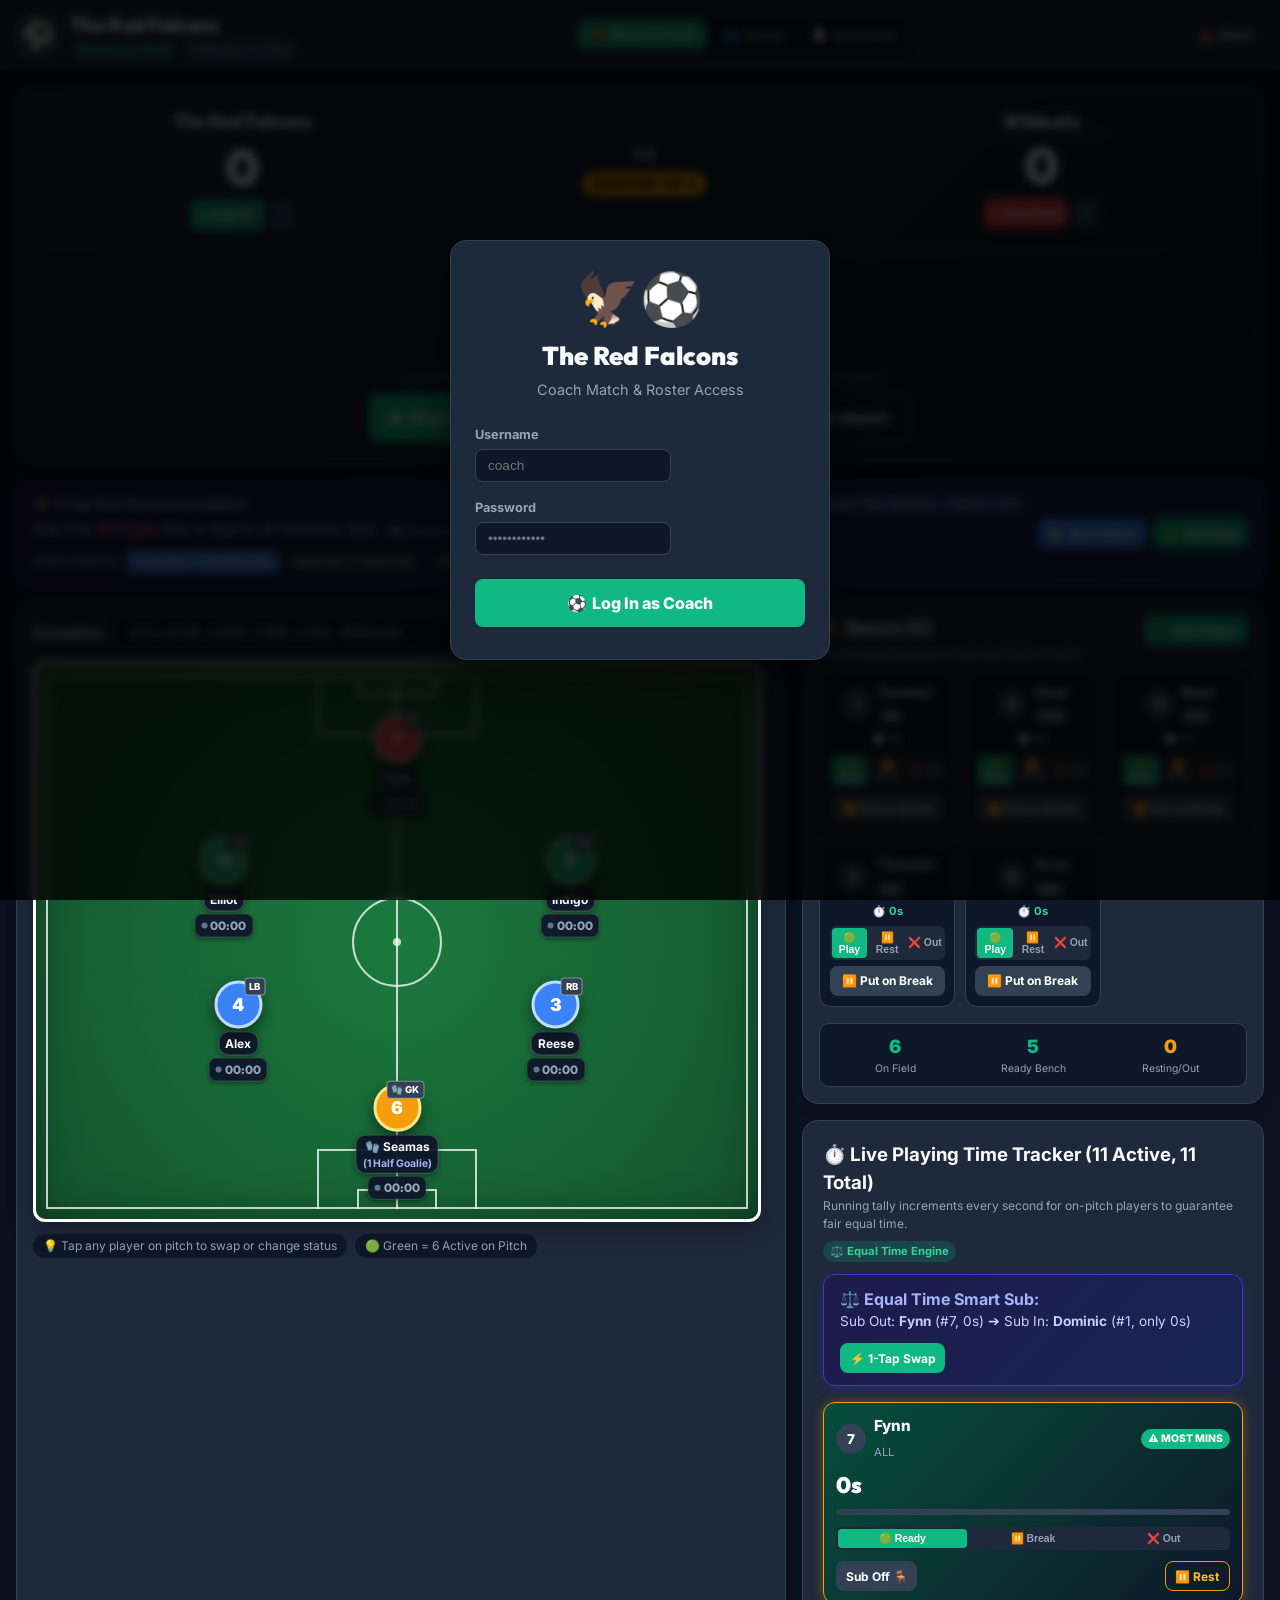
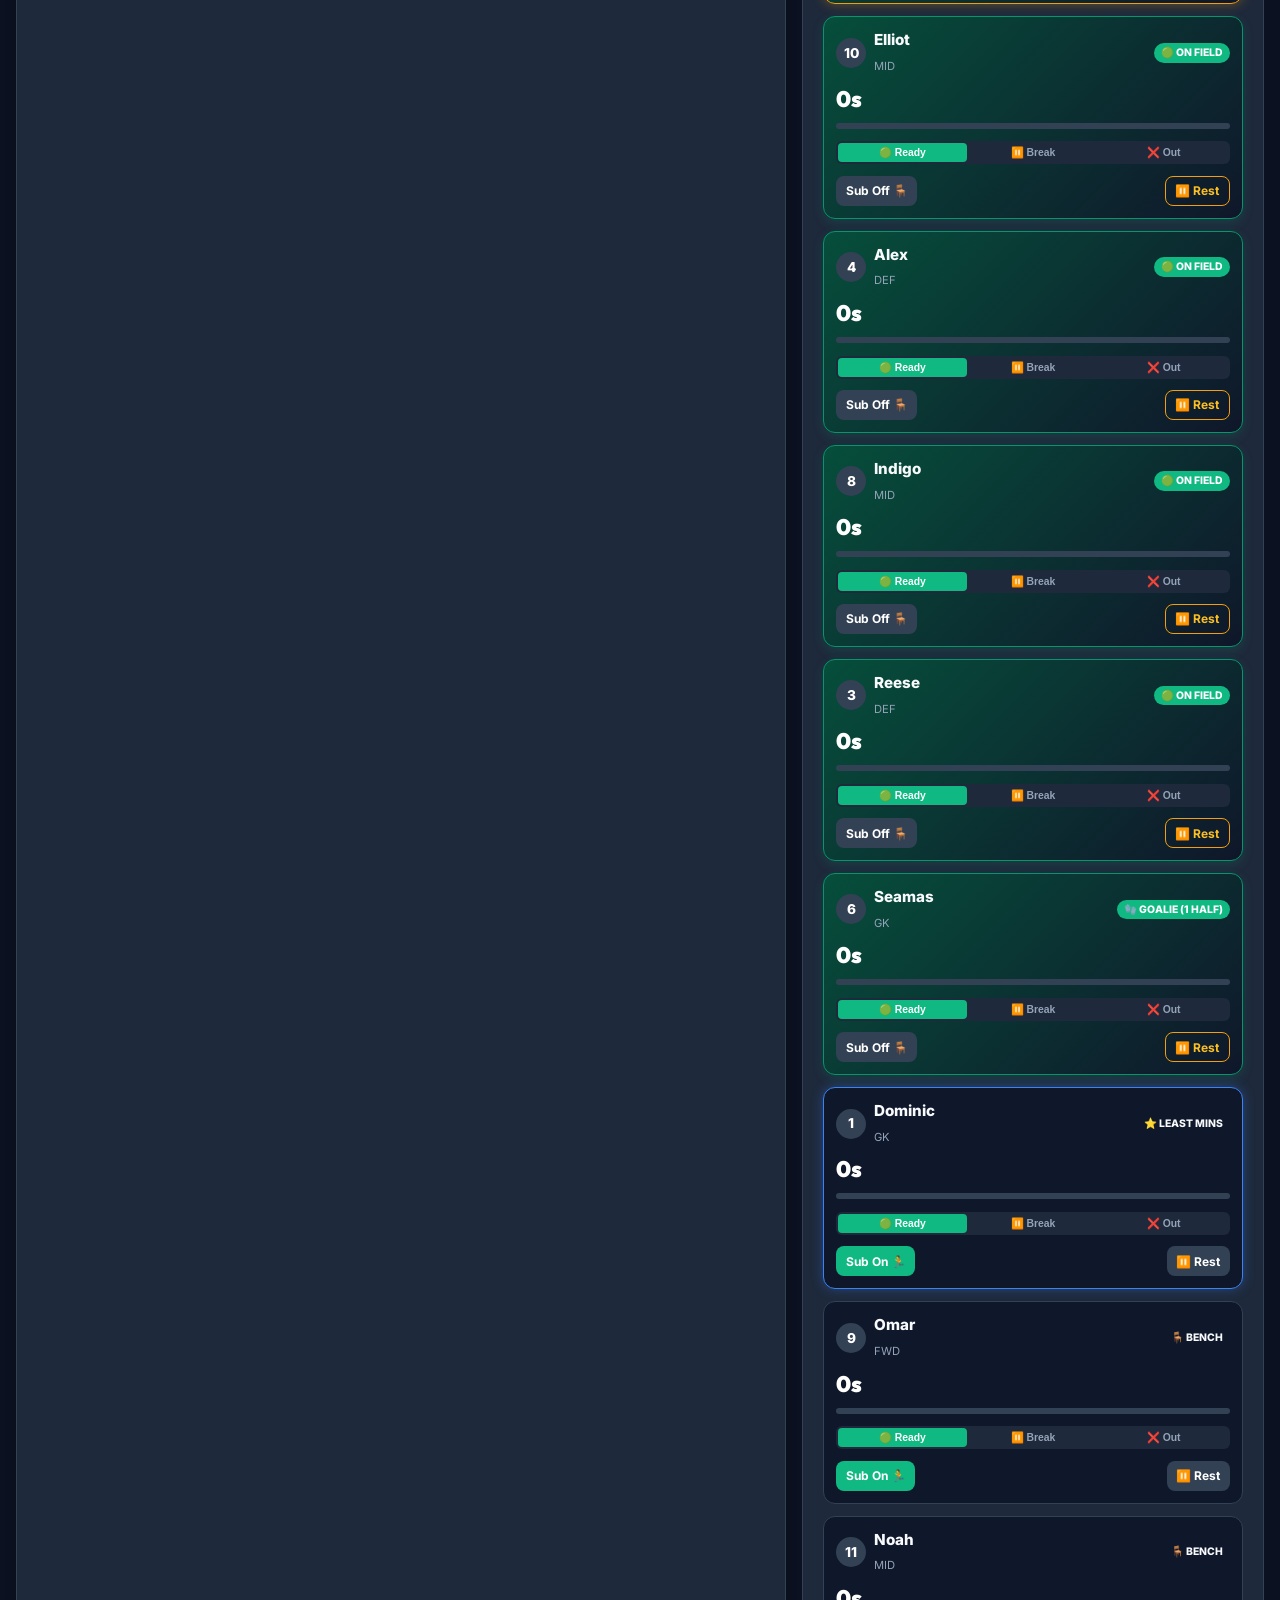
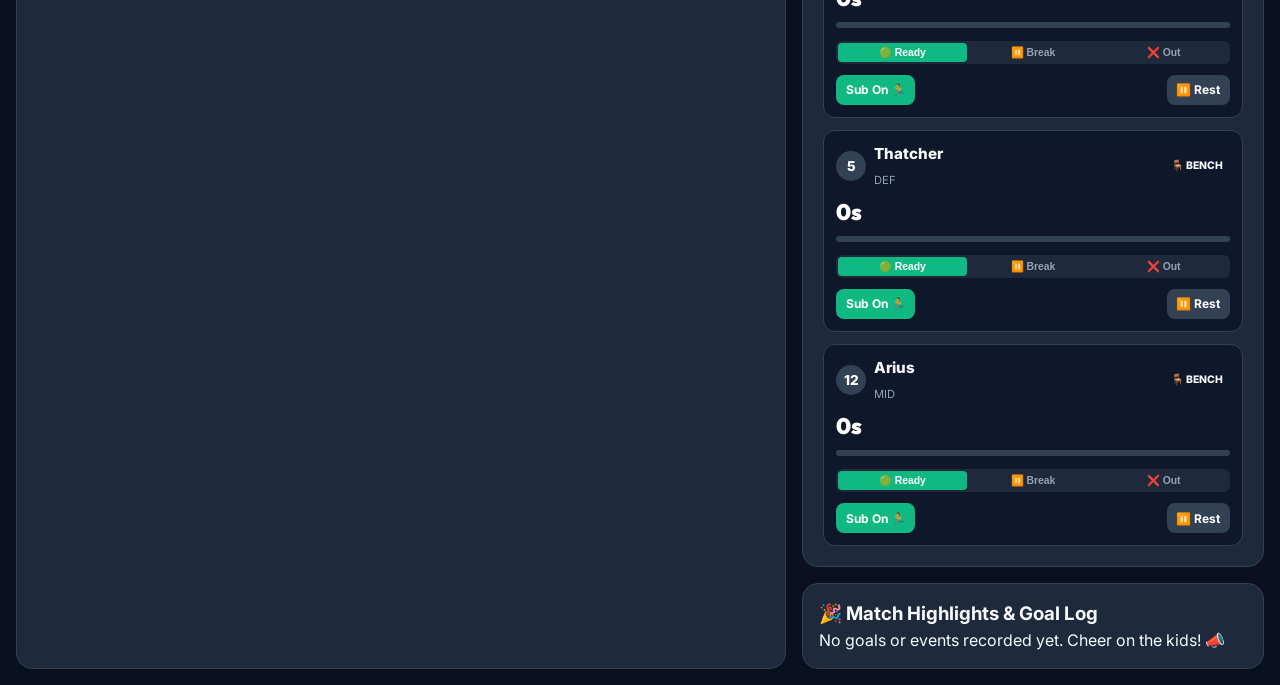
==== index.html @ 32db6d58 "The Red Falcons youth soccer coaching web application" ====
<!DOCTYPE html>
<html lang="en">
<head>
  <meta charset="UTF-8">
  <meta name="viewport" content="width=device-width, initial-scale=1.0, maximum-scale=1.0, user-scalable=no">
  <title>Youth Soccer Coach - Equal Playing Time & Match Planner (6v6)</title>
  <link rel="preconnect" href="https://fonts.googleapis.com">
  <link rel="preconnect" href="https://fonts.gstatic.com" crossorigin>
  <link href="https://fonts.googleapis.com/css2?family=Inter:wght@400;500;600;700;800;900&family=Outfit:wght@600;700;800;900&display=swap" rel="stylesheet">
  <link rel="stylesheet" href="style.css">
</head>
<body>
  <div id="app" class="app-container">
    
    <!-- Top Navigation / Header -->
    <header class="app-header">
      <div class="header-left">
        <div class="team-badge" id="teamBadgeIcon">⚽</div>
        <div>
          <h1 class="team-title" id="displayTeamName">The Red Falcons</h1>
          <div class="team-subtitle">
            <span class="age-tag">U8 Soccer (6v6)</span>
            <span class="roster-count-badge" id="rosterCountBadge">10 Players</span>
          </div>
        </div>
      </div>

      <nav class="nav-tabs">
        <button class="tab-btn active" data-tab="fieldTab">
          <span class="tab-icon">🏟️</span>
          <span>Match & Field</span>
        </button>
        <button class="tab-btn" data-tab="rosterTab">
          <span class="tab-icon">👥</span>
          <span>Squad</span>
        </button>
        <button class="tab-btn" data-tab="toolsTab">
          <span class="tab-icon">📋</span>
          <span>Game Day</span>
        </button>
      </nav>

      <div class="header-right">
        <button class="btn btn-outline btn-sm" id="btnLogout" title="Log Out" style="display: none;">
          <span>🔒</span> Log Out
        </button>
        <button class="btn btn-outline btn-sm" id="btnShareLineup" title="Copy Lineup to Clipboard">
          <span>📤</span> Share
        </button>
      </div>
    </header>

    <!-- Mobile Quick Status Bar (Sticky on Mobile) -->
    <div class="mobile-quick-bar">
      <div class="quick-timer-box">
        <span class="m-period" id="mobilePeriodDisplay">Q1</span>
        <span class="m-time" id="mobileTimeDisplay">00:00</span>
      </div>
      <div class="quick-score-box">
        <span id="mobileScoreDisplay">0 - 0</span>
      </div>
      <div class="quick-action-box">
        <button class="btn btn-sm btn-success" id="mobileTimerToggle">▶ Start</button>
        <button class="btn btn-sm btn-primary" id="mobileQuickSubBtn">⚡ Sub</button>
      </div>
    </div>

    <!-- Main Content Area -->
    <main class="main-content">
      
      <!-- TAB 1: LIVE MATCH, FIELD LINEUP & REAL-TIME SUBS -->
      <section id="fieldTab" class="tab-pane active">
        
        <!-- Live Scoreboard & Timer Box -->
        <div class="scoreboard-card" style="margin-bottom: 1rem;">
          <!-- Teams & Score -->
          <div class="score-display-row">
            <div class="team-score-side home-side">
              <span class="team-label" id="scoreHomeName">Red Falcons</span>
              <span class="score-number" id="homeScoreDisplay">0</span>
              <div class="score-btns">
                <button class="btn btn-sm btn-success" id="btnGoalHome">+ Goal ⚽</button>
                <button class="btn btn-sm btn-subtle" id="btnGoalHomeMinus">-</button>
              </div>
            </div>

            <div class="vs-divider">
              <span class="vs-text">VS</span>
              <div class="match-period-badge" id="currentPeriodDisplay">QUARTER 1</div>
            </div>

            <div class="team-score-side away-side">
              <input type="text" class="opponent-input" id="opponentNameInput" value="Wildcats" placeholder="Opponent">
              <span class="score-number" id="awayScoreDisplay">0</span>
              <div class="score-btns">
                <button class="btn btn-sm btn-danger" id="btnGoalAway">+ Opp Goal</button>
                <button class="btn btn-sm btn-subtle" id="btnGoalAwayMinus">-</button>
              </div>
            </div>
          </div>

          <!-- Big Match Timer -->
          <div class="timer-section">
            <div class="timer-clock" id="timerClockDisplay">00:00</div>
            <div class="timer-progress-bar">
              <div class="timer-progress-fill" id="timerProgressFill"></div>
            </div>
            <div class="timer-controls">
              <button class="btn btn-lg btn-success" id="btnTimerToggle">▶ Start Match Timer</button>
              <button class="btn btn-lg btn-secondary" id="btnNextQuarter">Next Quarter ⏩</button>
              <button class="btn btn-lg btn-outline" id="btnTimerReset">↺ Reset Match</button>
            </div>
          </div>
        </div>

        <!-- Live Sub Recommendation Alert Banner -->
        <div id="fieldSmartSubBanner" class="smart-sub-banner-field"></div>

        <div class="field-tab-grid">
          
          <!-- Left Column: Soccer Pitch -->
          <div class="pitch-container-card">
            <div class="pitch-header">
              <div class="formation-selector-group">
                <label for="formationSelect"><strong>Formation:</strong></label>
                <select id="formationSelect" class="form-select">
                  <option value="2-2-1">2-2-1 (1 GK, 2 DEF, 2 MID, 1 ST) - Balanced</option>
                  <option value="1-3-1">1-3-1 (1 GK, 1 DEF, 3 MID, 1 ST) - Midfield</option>
                  <option value="2-1-2">2-1-2 (1 GK, 2 DEF, 1 MID, 2 ST) - Attack</option>
                  <option value="1-2-1-1">1-2-1-1 (1 GK, 1 DEF, 2 MID, 1 CAM, 1 ST) - Diamond</option>
                </select>
              </div>

              <div class="active-quarter-pill">
                <span>View: </span>
                <select id="fieldQuarterSelect" class="form-select-sm">
                  <option value="start">Starting 6 Lineup</option>
                  <option value="1">Quarter 1</option>
                  <option value="2">Quarter 2</option>
                  <option value="3">Quarter 3</option>
                  <option value="4">Quarter 4</option>
                </select>
              </div>
            </div>

            <!-- Authentic SVG Soccer Pitch -->
            <div class="soccer-field" id="soccerField">
              <!-- Field Markings -->
              <div class="field-grass-lines"></div>
              <div class="field-outer-border"></div>
              <div class="field-center-circle"></div>
              <div class="field-center-line"></div>
              <div class="field-center-spot"></div>
              <div class="field-penalty-box top-box"></div>
              <div class="field-goal-box top-goal"></div>
              <div class="field-penalty-box bottom-box"></div>
              <div class="field-goal-box bottom-goal"></div>

              <!-- Interactive Player Slots -->
              <div id="fieldPositionsContainer" class="field-positions-overlay"></div>
            </div>

            <div class="field-footer-hints">
              <span class="hint-pill">💡 Tap any player on pitch to swap or change status</span>
              <span class="hint-pill">🟢 Green = 6 Active on Pitch</span>
            </div>
          </div>

          <!-- Right Column: Bench, Leaderboard & Highlights -->
          <div class="bench-column" style="display: flex; flex-direction: column; gap: 1rem;">
            
            <!-- Bench & Substitutes -->
            <div class="bench-sidebar-card">
              <div class="bench-header">
                <div>
                  <h3>🪑 Bench (<span id="benchCount">4</span>)</h3>
                  <p class="bench-subtext">Tap any bench player to sub into field in 1 click.</p>
                </div>
                <button class="btn btn-sm btn-primary" id="btnBenchAddPlayer">➕ Add Player</button>
              </div>

              <div id="benchPlayersList" class="bench-players-grid">
                <!-- Bench player cards rendered by JS -->
              </div>

              <!-- Quick Squad Summary -->
              <div class="squad-quick-stats">
                <div class="stat-box">
                  <span class="stat-num" id="statActiveField">6</span>
                  <span class="stat-label">On Field</span>
                </div>
                <div class="stat-box">
                  <span class="stat-num" id="statBenchCount">4</span>
                  <span class="stat-label">Ready Bench</span>
                </div>
                <div class="stat-box">
                  <span class="stat-num" id="statRestingCount" style="color: #f59e0b;">0</span>
                  <span class="stat-label">Resting/Out</span>
                </div>
              </div>
            </div>

            <!-- Live Playing Time Leaderboard & Smart Subs -->
            <div class="live-minutes-tally-card" id="liveMinutesTallyCard">
              <!-- Rendered dynamically by app.js -->
            </div>

            <!-- Goal & Event Log -->
            <div class="match-log-card">
              <h3>🎉 Match Highlights & Goal Log</h3>
              <div class="match-events-list" id="matchEventsList">
                <div class="empty-event-msg">No goals or events recorded yet. Cheer on the kids! 📣</div>
              </div>
            </div>

          </div>

        </div>
      </section>

      <!-- TAB 2: SQUAD ROSTER MANAGEMENT -->
      <section id="rosterTab" class="tab-pane">
        <div class="roster-container">
          
          <div class="section-banner">
            <div>
              <h2>👥 Squad Roster & Availability</h2>
              <p>Quickly mark kids as <strong>Ready to Play</strong>, <strong>Resting / Doesn't want to play right now</strong>, or <strong>Out / Absent</strong>.</p>
            </div>
            <div class="banner-actions">
              <button class="btn btn-primary" id="btnOpenAddPlayerModal">
                <span>➕</span> Add Player
              </button>
            </div>
          </div>

          <!-- Quick Inline Add Player Strip -->
          <div class="quick-add-player-card">
            <form id="quickAddPlayerForm" class="quick-add-form">
              <div class="quick-add-input-group">
                <span class="quick-add-icon">⚽</span>
                <input type="text" id="quickPlayerName" class="form-input quick-input-name" placeholder="Quick add player name (e.g. Leo)" required>
              </div>
              <input type="number" id="quickPlayerNumber" class="form-input quick-input-num" placeholder="#" min="1" max="99" style="width: 70px;">
              <select id="quickPlayerPos" class="form-select quick-input-pos">
                <option value="FWD">Forward</option>
                <option value="MID" selected>Midfield</option>
                <option value="DEF">Defense</option>
                <option value="GK">Goalie</option>
                <option value="ALL">Any Pos</option>
              </select>
              <button type="submit" class="btn btn-primary quick-add-btn">
                <span>➕</span> Add to Team
              </button>
            </form>
          </div>

          <!-- Team Settings Strip -->
          <div class="team-settings-card">
            <div class="team-setting-item">
              <label>Team Name:</label>
              <input type="text" id="settingTeamName" class="form-input" value="The Red Falcons">
            </div>
            <div class="team-setting-item">
              <label>Snack Duty Family:</label>
              <input type="text" id="settingSnackDuty" class="form-input" value="Selbie Family">
            </div>
            <div class="team-setting-item">
              <label>Match Quarter Length (Mins):</label>
              <input type="number" id="settingQuarterMins" class="form-input" value="10" min="5" max="25">
            </div>
            <div class="team-setting-item">
              <button class="btn btn-secondary" id="btnSaveTeamSettings">Save Settings</button>
            </div>
          </div>

          <!-- Player Cards Grid -->
          <div class="squad-cards-grid" id="squadCardsGrid"></div>

        </div>
      </section>

      <!-- TAB 5: GAME DAY TOOLS & COACH CHEAT-SHEET -->
      <section id="toolsTab" class="tab-pane">
        <div class="tools-container">
          
          <div class="tools-grid">
            
            <!-- Card 1: 7-Year-Old (U8) Coaching Rules & Tips -->
            <div class="tool-card">
              <div class="tool-card-header">
                <h3>👶 7-Year-Old (U8) Soccer Coaching Philosophy</h3>
              </div>
              <div class="tool-card-body">
                <ul class="coaching-tips-list">
                  <li><strong>1. Equal Playing Time for All:</strong> Every child who wants to play gets equal time. If a child wants a break, pause them without pressure.</li>
                  <li><strong>2. "Spread Out!" (Avoid the Beehive):</strong> 7-year-olds swarm the ball. Remind wingers to stay wide and defenders to protect the goal.</li>
                  <li><strong>3. Try Every Position:</strong> Rotate kids between Goalie, Defense, Midfield, and Striker over the season.</li>
                  <li><strong>4. Positive Reinforcement Only:</strong> Celebrate great passes, hustle, sportsmanship, and trying hard.</li>
                  <li><strong>5. Quick Whistle Rules:</strong>
                    <ul>
                      <li>No hands (except Goalie in the box).</li>
                      <li>Kick-ins or throw-ins depending on local league rules.</li>
                      <li>No slide tackles at this age.</li>
                      <li>Substitutions happen at quarter breaks or when ball is out of bounds.</li>
                    </ul>
                  </li>
                </ul>
              </div>
            </div>

            <!-- Card 2: Game Day Checklist -->
            <div class="tool-card">
              <div class="tool-card-header">
                <h3>📋 Game Day Checklist</h3>
              </div>
              <div class="tool-card-body checklist-body">
                <label class="check-item"><input type="checkbox" checked> Size 3 Soccer Balls (Inflated)</label>
                <label class="check-item"><input type="checkbox" checked> Cones for Warm-Up Drills</label>
                <label class="check-item"><input type="checkbox" checked> Team Pinnies / Scrimmage Vests</label>
                <label class="check-item"><input type="checkbox" checked> Goalie Gloves & Goalie Jersey</label>
                <label class="check-item"><input type="checkbox" checked> First Aid Kit & Ice Packs</label>
                <label class="check-item"><input type="checkbox"> Water Bottles for all kids</label>
                <label class="check-item"><input type="checkbox"> Half-Time Fruit / Snacks (<span id="snackDutyDisplay">Selbie Family</span>)</label>
                <label class="check-item"><input type="checkbox"> Team Captain Band (<span id="captainDisplay">Assigned per game</span>)</label>
              </div>
            </div>

            <!-- Card 3: Lineup Formatter / Exporter -->
            <div class="tool-card">
              <div class="tool-card-header">
                <h3>📱 Export & Parent WhatsApp / SMS Message</h3>
              </div>
              <div class="tool-card-body">
                <textarea id="exportLineupText" class="export-textarea" rows="8" readonly></textarea>
                <div class="export-btn-bar">
                  <button class="btn btn-primary" id="btnCopyExport">📋 Copy Message to Clipboard</button>
                  <button class="btn btn-secondary" id="btnRefreshExport">🔄 Refresh Summary</button>
                </div>
              </div>
            </div>

          </div>

        </div>
      </section>

    </main>

    <!-- MODAL: ADD / EDIT PLAYER -->
    <div id="playerModal" class="modal-backdrop">
      <div class="modal-card">
        <div class="modal-header">
          <h3 id="modalTitle">Add Player to Squad</h3>
          <button class="modal-close-btn" id="btnClosePlayerModal">&times;</button>
        </div>
        <form id="playerForm">
          <input type="hidden" id="formPlayerId" value="">
          <div class="form-group">
            <label for="formPlayerName">Player Name *</label>
            <input type="text" id="formPlayerName" class="form-input" required placeholder="e.g., Fynn">
          </div>
          <div class="form-row">
            <div class="form-group">
              <label for="formPlayerNumber">Jersey Number</label>
              <input type="number" id="formPlayerNumber" class="form-input" min="1" max="99" value="7">
            </div>
            <div class="form-group">
              <label for="formPlayerPos">Preferred Position</label>
              <select id="formPlayerPos" class="form-select">
                <option value="FWD">Forward / Striker</option>
                <option value="MID">Midfielder</option>
                <option value="DEF">Defender</option>
                <option value="GK">Goalie (GK)</option>
                <option value="ALL">Any Position</option>
              </select>
            </div>
          </div>
          <div class="form-group">
            <label for="formPlayerNotes">Coach's Notes</label>
            <input type="text" id="formPlayerNotes" class="form-input" placeholder="e.g. Fast runner, loves goalie">
          </div>
          <div class="form-group">
            <label>Playing Status</label>
            <div class="status-radio-group">
              <label class="status-radio-btn ready">
                <input type="radio" name="formPlayerStatus" value="ready" checked>
                <span>🟢 Ready to Play</span>
              </label>
              <label class="status-radio-btn rest">
                <input type="radio" name="formPlayerStatus" value="rest">
                <span>⏸️ Taking a Break / Rest</span>
              </label>
              <label class="status-radio-btn out">
                <input type="radio" name="formPlayerStatus" value="out">
                <span>❌ Out / Absent</span>
              </label>
            </div>
          </div>
          <div class="modal-footer">
            <button type="button" class="btn btn-outline" id="btnCancelPlayerModal">Cancel</button>
            <button type="submit" class="btn btn-primary">Save Player</button>
          </div>
        </form>
      </div>
    </div>

    <!-- MODAL: SWAP PLAYER SELECTION -->
    <div id="swapModal" class="modal-backdrop">
      <div class="modal-card">
        <div class="modal-header">
          <h3 id="swapModalTitle">Swap Position</h3>
          <button class="modal-close-btn" id="btnCloseSwapModal">&times;</button>
        </div>
        <div class="modal-body">
          <p id="swapModalSubtitle">Select a player to put in this position:</p>
          <div class="swap-players-grid" id="swapPlayersGrid"></div>
        </div>
      </div>
    </div>

    <!-- MODAL: RECORD GOAL SCORER -->
    <div id="goalModal" class="modal-backdrop">
      <div class="modal-card">
        <div class="modal-header">
          <h3>⚽ Goal Scored! Who Scored?</h3>
          <button class="modal-close-btn" id="btnCloseGoalModal">&times;</button>
        </div>
        <div class="modal-body">
          <div class="goal-scorers-grid" id="goalScorersGrid"></div>
        </div>
      </div>
    </div>

    <!-- MODAL: COACH AUTHENTICATION -->
    <div id="loginModal" class="modal-backdrop">
      <div class="modal-card" style="max-width: 380px; text-align: center; padding: 2rem 1.5rem;">
        <div style="font-size: 3.2rem; line-height: 1; margin-bottom: 0.75rem;">🦅⚽</div>
        <h2 style="font-family: 'Outfit', sans-serif; font-size: 1.6rem; font-weight: 900; margin-bottom: 0.25rem;">The Red Falcons</h2>
        <p style="color: var(--text-muted); font-size: 0.9rem; margin-bottom: 1.5rem;">Coach Match & Roster Access</p>
        
        <form id="loginForm" style="display: flex; flex-direction: column; gap: 1rem; text-align: left;">
          <div class="form-group" style="margin-bottom: 0;">
            <label for="loginUsername"><strong>Username</strong></label>
            <input type="text" id="loginUsername" class="form-input" placeholder="coach" required autofocus>
          </div>
          <div class="form-group" style="margin-bottom: 0;">
            <label for="loginPassword"><strong>Password</strong></label>
            <input type="password" id="loginPassword" class="form-input" placeholder="••••••••••••" required>
          </div>
          <div id="loginError" style="color: #ef4444; font-size: 0.85rem; display: none; font-weight: 600; text-align: center;"></div>
          <button type="submit" class="btn btn-primary btn-lg" style="width: 100%; justify-content: center; margin-top: 0.5rem; font-weight: 800;">
            <span>⚽</span> Log In as Coach
          </button>
        </form>
      </div>
    </div>

    <!-- Toast Notification Overlay -->
    <div id="toastNotification" class="toast"></div>

  </div>

  <script src="app.js"></script>
</body>
</html>
---- style.css ----
:root {
  --primary: #10b981;
  --primary-hover: #059669;
  --primary-light: #d1fae5;
  --secondary: #3b82f6;
  --secondary-hover: #2563eb;
  --danger: #ef4444;
  --warning: #f59e0b;
  --dark-bg: #0b1120;
  --card-bg: #1e293b;
  --card-border: #334155;
  --text-main: #f8fafc;
  --text-muted: #94a3b8;
  --pitch-grass: #166534;
  --pitch-line: rgba(255, 255, 255, 0.75);
  --pos-gk: #f59e0b;
  --pos-def: #3b82f6;
  --pos-mid: #10b981;
  --pos-fwd: #ef4444;
}

* {
  box-sizing: border-box;
  margin: 0;
  padding: 0;
  -webkit-tap-highlight-color: transparent;
}

body {
  font-family: 'Inter', -apple-system, BlinkMacSystemFont, sans-serif;
  background-color: var(--dark-bg);
  color: var(--text-main);
  line-height: 1.5;
  min-height: 100vh;
}

.app-container {
  display: flex;
  flex-direction: column;
  min-height: 100vh;
}

/* Header */
.app-header {
  background: #1e293b;
  border-bottom: 1px solid var(--card-border);
  padding: 0.6rem 1rem;
  display: flex;
  align-items: center;
  justify-content: space-between;
  gap: 0.75rem;
  flex-wrap: wrap;
  position: sticky;
  top: 0;
  z-index: 100;
  box-shadow: 0 4px 6px -1px rgba(0, 0, 0, 0.2);
}

.header-left {
  display: flex;
  align-items: center;
  gap: 0.6rem;
}

.team-badge {
  font-size: 1.8rem;
  background: #334155;
  width: 44px;
  height: 44px;
  border-radius: 12px;
  display: flex;
  align-items: center;
  justify-content: center;
  box-shadow: inset 0 2px 4px rgba(0, 0, 0, 0.3);
}

.team-title {
  font-family: 'Outfit', sans-serif;
  font-size: 1.25rem;
  font-weight: 900;
  color: #fff;
  letter-spacing: -0.02em;
}

.team-subtitle {
  display: flex;
  align-items: center;
  gap: 0.4rem;
  font-size: 0.75rem;
  flex-wrap: wrap;
}

.age-tag {
  background: rgba(16, 185, 129, 0.2);
  color: #34d399;
  padding: 1px 6px;
  border-radius: 9999px;
  font-weight: 700;
}

.roster-count-badge {
  background: #334155;
  color: var(--text-muted);
  padding: 1px 6px;
  border-radius: 9999px;
}

.equal-time-badge {
  background: rgba(59, 130, 246, 0.2);
  color: #60a5fa;
  padding: 1px 6px;
  border-radius: 9999px;
  font-weight: 600;
}

/* Navigation Tabs */
.nav-tabs {
  display: flex;
  align-items: center;
  gap: 0.25rem;
  background: #0f172a;
  padding: 0.25rem;
  border-radius: 10px;
  border: 1px solid var(--card-border);
  overflow-x: auto;
  max-width: 100%;
}

.tab-btn {
  background: transparent;
  border: none;
  color: var(--text-muted);
  font-size: 0.8rem;
  font-weight: 600;
  padding: 0.45rem 0.75rem;
  border-radius: 8px;
  cursor: pointer;
  display: flex;
  align-items: center;
  gap: 0.35rem;
  white-space: nowrap;
  transition: all 0.15s ease;
}

.tab-btn:hover {
  color: #fff;
  background: rgba(255, 255, 255, 0.05);
}

.tab-btn.active {
  background: var(--primary);
  color: #fff;
  box-shadow: 0 2px 4px rgba(16, 185, 129, 0.3);
}

/* Mobile Quick Bar */
.mobile-quick-bar {
  display: none;
  background: #0f172a;
  border-bottom: 1px solid var(--card-border);
  padding: 0.5rem 1rem;
  justify-content: space-between;
  align-items: center;
  position: sticky;
  top: 56px;
  z-index: 90;
}

@media (max-width: 768px) {
  .mobile-quick-bar {
    display: flex;
  }
}

.quick-timer-box {
  display: flex;
  align-items: center;
  gap: 0.4rem;
}

.m-period {
  background: #f59e0b;
  color: #000;
  font-weight: 900;
  font-size: 0.75rem;
  padding: 2px 6px;
  border-radius: 6px;
}

.m-time {
  font-family: 'Outfit', monospace;
  font-size: 1.3rem;
  font-weight: 900;
  color: #34d399;
}

.quick-score-box {
  font-family: 'Outfit', sans-serif;
  font-size: 1.3rem;
  font-weight: 900;
}

.quick-action-box {
  display: flex;
  gap: 0.35rem;
}

/* Main Content */
.main-content {
  flex: 1;
  padding: 1rem;
  max-width: 1400px;
  margin: 0 auto;
  width: 100%;
}

.tab-pane {
  display: none;
  animation: fadeIn 0.2s ease;
}

.tab-pane.active {
  display: block;
}

@keyframes fadeIn {
  from { opacity: 0; transform: translateY(4px); }
  to { opacity: 1; transform: translateY(0); }
}

/* Field Timer Strip (Prominent Match Clock on Pitch View) */
.field-timer-strip {
  background: linear-gradient(135deg, #1e293b 0%, #0f172a 100%);
  border: 2px solid #334155;
  border-radius: 14px;
  padding: 0.75rem 1.25rem;
  margin-bottom: 0.75rem;
  display: flex;
  align-items: center;
  justify-content: space-between;
  flex-wrap: wrap;
  gap: 0.75rem;
  box-shadow: 0 4px 12px rgba(0, 0, 0, 0.25);
}

.field-timer-clock-side {
  display: flex;
  align-items: center;
  gap: 0.75rem;
}

.field-clock-display {
  font-family: 'Outfit', monospace;
  font-size: 2.4rem;
  font-weight: 900;
  color: #34d399;
  letter-spacing: 1px;
  line-height: 1;
  text-shadow: 0 0 12px rgba(52, 211, 153, 0.35);
}

.field-clock-meta {
  display: flex;
  flex-direction: column;
  gap: 2px;
}

.field-period-pill {
  background: #f59e0b;
  color: #000;
  font-weight: 900;
  font-size: 0.75rem;
  padding: 2px 8px;
  border-radius: 6px;
  letter-spacing: 0.05em;
  width: fit-content;
}

.field-timer-status-text {
  font-size: 0.75rem;
  color: var(--text-muted);
}

.field-timer-controls {
  display: flex;
  align-items: center;
  gap: 0.5rem;
  flex-wrap: wrap;
}

/* Field Layout */
.field-tab-grid {
  display: grid;
  grid-template-columns: 1.25fr 0.75fr;
  gap: 1rem;
}

@media (max-width: 960px) {
  .field-tab-grid {
    grid-template-columns: 1fr;
  }
}

.pitch-container-card,
.bench-sidebar-card,
.scoreboard-card,
.live-lineup-card,
.match-log-card,
.team-settings-card,
.quick-add-player-card,
.tool-card,
.fair-play-matrix-card {
  background: var(--card-bg);
  border: 1px solid var(--card-border);
  border-radius: 16px;
  padding: 1rem;
  box-shadow: 0 4px 12px rgba(0, 0, 0, 0.15);
}

.smart-sub-banner-field {
  margin-bottom: 0.75rem;
}

/* Field Header */
.pitch-header {
  display: flex;
  justify-content: space-between;
  align-items: center;
  margin-bottom: 0.75rem;
  flex-wrap: wrap;
  gap: 0.5rem;
}

.formation-selector-group {
  display: flex;
  align-items: center;
  gap: 0.5rem;
  font-size: 0.85rem;
}

.form-select, .form-input {
  background: #0f172a;
  border: 1px solid var(--card-border);
  color: #fff;
  padding: 0.5rem 0.75rem;
  border-radius: 8px;
  font-size: 0.85rem;
  outline: none;
}

.form-select:focus, .form-input:focus {
  border-color: var(--primary);
  box-shadow: 0 0 0 2px rgba(16, 185, 129, 0.2);
}

.form-select-sm {
  background: #0f172a;
  border: 1px solid var(--card-border);
  color: #fff;
  padding: 0.35rem 0.6rem;
  border-radius: 6px;
  font-size: 0.8rem;
}

/* Soccer Field Visual */
.soccer-field {
  position: relative;
  background: radial-gradient(circle at center, #1b7a3e 0%, #14532d 100%);
  border: 3px solid #fff;
  border-radius: 12px;
  aspect-ratio: 1.3 / 1;
  min-height: 440px;
  max-height: 560px;
  box-shadow: inset 0 0 40px rgba(0, 0, 0, 0.4), 0 8px 24px rgba(0, 0, 0, 0.3);
  overflow: hidden;
  user-select: none;
}

@media (max-width: 600px) {
  .soccer-field {
    min-height: 380px;
  }
}

/* Field Lines */
.field-outer-border {
  position: absolute;
  top: 10px;
  bottom: 10px;
  left: 10px;
  right: 10px;
  border: 2px solid var(--pitch-line);
}

.field-center-line {
  position: absolute;
  top: 10px;
  bottom: 10px;
  left: 50%;
  width: 2px;
  background: var(--pitch-line);
  transform: translateX(-50%);
}

.field-center-circle {
  position: absolute;
  top: 50%;
  left: 50%;
  width: 90px;
  height: 90px;
  border: 2px solid var(--pitch-line);
  border-radius: 50%;
  transform: translate(-50%, -50%);
}

.field-center-spot {
  position: absolute;
  top: 50%;
  left: 50%;
  width: 8px;
  height: 8px;
  background: var(--pitch-line);
  border-radius: 50%;
  transform: translate(-50%, -50%);
}

.field-penalty-box.top-box {
  position: absolute;
  top: 10px;
  left: 50%;
  transform: translateX(-50%);
  width: 160px;
  height: 60px;
  border: 2px solid var(--pitch-line);
  border-top: none;
}

.field-penalty-box.bottom-box {
  position: absolute;
  bottom: 10px;
  left: 50%;
  transform: translateX(-50%);
  width: 160px;
  height: 60px;
  border: 2px solid var(--pitch-line);
  border-bottom: none;
}

.field-goal-box.top-goal {
  position: absolute;
  top: 10px;
  left: 50%;
  transform: translateX(-50%);
  width: 80px;
  height: 20px;
  border: 2px solid var(--pitch-line);
  border-top: none;
}

.field-goal-box.bottom-goal {
  position: absolute;
  bottom: 10px;
  left: 50%;
  transform: translateX(-50%);
  width: 80px;
  height: 20px;
  border: 2px solid var(--pitch-line);
  border-bottom: none;
}

.field-positions-overlay {
  position: absolute;
  top: 0;
  left: 0;
  right: 0;
  bottom: 0;
  pointer-events: none;
}

/* Individual Field Player Token */
.player-token {
  position: absolute;
  pointer-events: auto;
  transform: translate(-50%, -50%);
  display: flex;
  flex-direction: column;
  align-items: center;
  cursor: pointer;
  transition: transform 0.2s cubic-bezier(0.34, 1.56, 0.64, 1);
  z-index: 10;
}

.player-token:hover {
  transform: translate(-50%, -50%) scale(1.1);
  z-index: 20;
}

.player-token:active {
  transform: translate(-50%, -50%) scale(0.92);
}

.token-circle {
  width: 48px;
  height: 48px;
  border-radius: 50%;
  background: #1e293b;
  border: 3px solid #fff;
  display: flex;
  align-items: center;
  justify-content: center;
  font-weight: 900;
  font-size: 1.1rem;
  color: #fff;
  box-shadow: 0 6px 16px rgba(0, 0, 0, 0.5);
  position: relative;
}

@media (max-width: 600px) {
  .token-circle {
    width: 42px;
    height: 42px;
    font-size: 0.95rem;
  }
}

.token-pos-badge {
  position: absolute;
  top: -6px;
  right: -6px;
  font-size: 0.6rem;
  font-weight: 800;
  padding: 1px 4px;
  border-radius: 4px;
  background: #334155;
  color: #fff;
  border: 1px solid rgba(255, 255, 255, 0.4);
}

.token-name-tag {
  background: rgba(15, 23, 42, 0.95);
  color: #fff;
  font-size: 0.75rem;
  font-weight: 700;
  padding: 2px 6px;
  border-radius: 10px;
  margin-top: 3px;
  white-space: nowrap;
  border: 1px solid rgba(255, 255, 255, 0.2);
  box-shadow: 0 2px 6px rgba(0, 0, 0, 0.4);
  max-width: 85px;
  overflow: hidden;
  text-overflow: ellipsis;
  text-align: center;
}

.token-live-timer {
  display: flex;
  align-items: center;
  gap: 3px;
  background: rgba(15, 23, 42, 0.95);
  padding: 2px 6px;
  border-radius: 8px;
  margin-top: 2px;
  font-family: 'Outfit', monospace;
  font-size: 0.75rem;
  font-weight: 800;
  border: 1px solid rgba(255, 255, 255, 0.15);
  box-shadow: 0 2px 4px rgba(0, 0, 0, 0.4);
}

.token-live-timer.ticking {
  border-color: #10b981;
  color: #34d399;
  background: rgba(6, 78, 59, 0.9);
}

.token-live-timer.paused {
  color: #94a3b8;
}

.timer-dot {
  width: 6px;
  height: 6px;
  border-radius: 50%;
  background: #64748b;
}

.token-live-timer.ticking .timer-dot {
  background: #34d399;
  box-shadow: 0 0 6px #34d399;
  animation: pulseDot 1s infinite;
}

@keyframes pulseDot {
  0%, 100% { transform: scale(1); opacity: 1; }
  50% { transform: scale(1.4); opacity: 0.5; }
}

.bench-live-tally {
  font-family: 'Outfit', monospace;
  font-size: 0.8rem;
  font-weight: 800;
  color: #cbd5e1;
  margin-top: 2px;
}

/* Position Colors */
.pos-GK .token-circle { background: var(--pos-gk); border-color: #fde68a; }
.pos-DEF .token-circle { background: var(--pos-def); border-color: #bfdbfe; }
.pos-MID .token-circle { background: var(--pos-mid); border-color: #a7f3d0; }
.pos-FWD .token-circle { background: var(--pos-fwd); border-color: #fecaca; }

.field-footer-hints {
  display: flex;
  gap: 0.5rem;
  margin-top: 0.75rem;
  flex-wrap: wrap;
}

.hint-pill {
  font-size: 0.75rem;
  background: #0f172a;
  padding: 3px 10px;
  border-radius: 9999px;
  color: var(--text-muted);
}

/* Bench Section */
.bench-header {
  display: flex;
  justify-content: space-between;
  align-items: flex-start;
  margin-bottom: 0.5rem;
  gap: 0.5rem;
}

.bench-subtext {
  font-size: 0.75rem;
  color: var(--text-muted);
  margin-top: 2px;
}

.bench-players-grid {
  display: grid;
  grid-template-columns: repeat(auto-fill, minmax(135px, 1fr));
  gap: 0.6rem;
  margin-bottom: 1rem;
}

.bench-player-card {
  background: #0f172a;
  border: 1px solid var(--card-border);
  border-radius: 12px;
  padding: 0.6rem;
  display: flex;
  flex-direction: column;
  align-items: center;
  cursor: pointer;
  transition: all 0.15s ease;
  position: relative;
}

.bench-player-card:hover {
  border-color: var(--primary);
  background: #172554;
}

.bench-player-card.status-rest {
  border-style: dashed;
  border-color: #f59e0b;
  background: rgba(245, 158, 11, 0.05);
  opacity: 0.85;
}

.bench-player-card.status-out {
  opacity: 0.4;
  background: rgba(239, 68, 68, 0.05);
  border-color: #ef4444;
}

.bench-card-top {
  display: flex;
  align-items: center;
  gap: 0.4rem;
  margin-bottom: 0.25rem;
}

.bench-number {
  width: 32px;
  height: 32px;
  border-radius: 50%;
  background: #334155;
  display: flex;
  align-items: center;
  justify-content: center;
  font-weight: 800;
  font-size: 0.9rem;
}

.bench-name {
  font-weight: 700;
  font-size: 0.85rem;
  text-align: center;
}

.bench-pos-badge {
  font-size: 0.65rem;
  padding: 1px 5px;
  border-radius: 4px;
  font-weight: 700;
  background: #334155;
}

/* Quick Status Toggle Strip (1-tap on cards) */
.status-pill-toggle {
  display: flex;
  background: #1e293b;
  border-radius: 6px;
  padding: 2px;
  gap: 2px;
  margin-top: 0.4rem;
  width: 100%;
}

.status-opt-btn {
  flex: 1;
  background: transparent;
  border: none;
  font-size: 0.65rem;
  padding: 3px 0;
  border-radius: 4px;
  color: var(--text-muted);
  cursor: pointer;
  text-align: center;
  font-weight: 700;
  transition: all 0.1s;
}

.status-opt-btn:hover {
  color: #fff;
}

.status-opt-btn.active.opt-ready {
  background: #10b981;
  color: #fff;
}

.status-opt-btn.active.opt-rest {
  background: #f59e0b;
  color: #000;
}

.status-opt-btn.active.opt-out {
  background: #ef4444;
  color: #fff;
}

.squad-quick-stats {
  display: grid;
  grid-template-columns: repeat(3, 1fr);
  gap: 0.4rem;
  background: #0f172a;
  border-radius: 10px;
  padding: 0.6rem;
  border: 1px solid var(--card-border);
}

.stat-box {
  display: flex;
  flex-direction: column;
  align-items: center;
  text-align: center;
}

.stat-num {
  font-size: 1.15rem;
  font-weight: 900;
  color: var(--primary);
}

.stat-label {
  font-size: 0.65rem;
  color: var(--text-muted);
}

/* Quick Add Strip */
.quick-add-player-card {
  margin-bottom: 1rem;
  background: linear-gradient(135deg, #1e293b 0%, #064e3b 100%);
  border: 1px solid #10b981;
}

.quick-add-form {
  display: flex;
  gap: 0.5rem;
  align-items: center;
  flex-wrap: wrap;
}

.quick-add-input-group {
  flex: 1;
  min-width: 180px;
  position: relative;
  display: flex;
  align-items: center;
}

.quick-add-icon {
  position: absolute;
  left: 10px;
  font-size: 1rem;
}

.quick-input-name {
  width: 100%;
  padding-left: 34px !important;
}

/* Scoreboard & Timer */
.scoreboard-card {
  grid-column: 1 / -1;
  background: linear-gradient(135deg, #1e293b 0%, #0f172a 100%);
  border: 2px solid #334155;
  padding: 1.25rem;
}

.score-display-row {
  display: flex;
  justify-content: space-around;
  align-items: center;
  margin-bottom: 1.25rem;
  padding-bottom: 1.25rem;
  border-bottom: 1px solid var(--card-border);
}

.team-score-side {
  display: flex;
  flex-direction: column;
  align-items: center;
  gap: 0.4rem;
}

.team-label {
  font-size: 1.15rem;
  font-weight: 800;
  font-family: 'Outfit', sans-serif;
}

.opponent-input {
  background: transparent;
  border: none;
  border-bottom: 1px dashed var(--text-muted);
  color: #fff;
  font-size: 1.15rem;
  font-weight: 800;
  font-family: 'Outfit', sans-serif;
  text-align: center;
  outline: none;
  width: 130px;
}

.score-number {
  font-family: 'Outfit', sans-serif;
  font-size: 3.2rem;
  font-weight: 900;
  line-height: 1;
}

.score-btns {
  display: flex;
  gap: 0.35rem;
}

.vs-divider {
  display: flex;
  flex-direction: column;
  align-items: center;
  gap: 0.4rem;
}

.vs-text {
  font-size: 1rem;
  font-weight: 900;
  color: var(--text-muted);
}

.match-period-badge {
  background: #f59e0b;
  color: #000;
  font-weight: 900;
  font-size: 0.75rem;
  padding: 3px 10px;
  border-radius: 9999px;
  letter-spacing: 0.05em;
}

/* Timer */
.timer-section {
  display: flex;
  flex-direction: column;
  align-items: center;
  gap: 0.75rem;
}

.timer-clock {
  font-family: 'Outfit', monospace;
  font-size: 3.8rem;
  font-weight: 900;
  letter-spacing: 2px;
  color: #34d399;
  text-shadow: 0 0 20px rgba(52, 211, 153, 0.4);
}

.timer-progress-bar {
  width: 100%;
  max-width: 480px;
  height: 8px;
  background: #334155;
  border-radius: 9999px;
  overflow: hidden;
}

.timer-progress-fill {
  height: 100%;
  width: 0%;
  background: var(--primary);
  transition: width 1s linear;
}

.timer-controls {
  display: flex;
  gap: 0.6rem;
  flex-wrap: wrap;
  justify-content: center;
}

/* Live Leaderboard Tally */
.live-minutes-tally-card {
  grid-column: 1 / -1;
  background: var(--card-bg);
  border: 1px solid var(--card-border);
  border-radius: 16px;
  padding: 1.25rem;
}

.tally-header {
  display: flex;
  justify-content: space-between;
  align-items: center;
  margin-bottom: 0.75rem;
  flex-wrap: wrap;
  gap: 0.5rem;
}

.smart-sub-banner {
  background: linear-gradient(135deg, #1e1b4b 0%, #172554 100%);
  border: 1px solid #4338ca;
  border-radius: 12px;
  padding: 0.75rem 1rem;
  margin-bottom: 1rem;
  display: flex;
  align-items: center;
  justify-content: space-between;
  flex-wrap: wrap;
  gap: 0.75rem;
  box-shadow: 0 4px 12px rgba(67, 56, 202, 0.25);
}

.sub-suggestion-text {
  font-size: 0.85rem;
  color: #c7d2fe;
}

.tally-grid {
  display: grid;
  grid-template-columns: repeat(auto-fill, minmax(280px, 1fr));
  gap: 0.75rem;
}

.tally-card {
  background: #0f172a;
  border: 1px solid var(--card-border);
  border-radius: 12px;
  padding: 0.75rem;
  display: flex;
  flex-direction: column;
  gap: 0.4rem;
  position: relative;
  transition: all 0.2s ease;
}

.tally-card.on-field {
  border-color: #059669;
  background: linear-gradient(135deg, #064e3b 0%, #0f172a 100%);
  box-shadow: 0 4px 12px rgba(16, 185, 129, 0.15);
}

.tally-card.sub-out-suggested {
  border-color: #f59e0b;
  box-shadow: 0 0 12px rgba(245, 158, 11, 0.35);
}

.tally-card.sub-in-suggested {
  border-color: #3b82f6;
  box-shadow: 0 0 12px rgba(59, 130, 246, 0.35);
}

.tally-card.status-rest {
  border-style: dashed;
  border-color: #f59e0b;
  opacity: 0.8;
}

.tally-card.status-out {
  opacity: 0.4;
}

.tally-card-top {
  display: flex;
  align-items: center;
  justify-content: space-between;
}

.tally-player-info {
  display: flex;
  align-items: center;
  gap: 0.5rem;
}

.tally-num-badge {
  width: 30px;
  height: 30px;
  border-radius: 50%;
  background: #334155;
  color: #fff;
  font-weight: 800;
  font-size: 0.85rem;
  display: flex;
  align-items: center;
  justify-content: center;
}

.tally-name {
  font-weight: 800;
  font-size: 0.95rem;
}

.tally-status-badge {
  font-size: 0.65rem;
  font-weight: 800;
  padding: 2px 7px;
  border-radius: 9999px;
  text-transform: uppercase;
}

.tally-status-badge.status-field {
  background: #10b981;
  color: #fff;
  animation: pulseGreen 2s infinite;
}

@keyframes pulseGreen {
  0%, 100% { opacity: 1; }
  50% { opacity: 0.75; }
}

.tally-status-badge.status-bench {
  background: #475569;
  color: #cbd5e1;
}

.tally-status-badge.status-rest {
  background: rgba(245, 158, 11, 0.2);
  color: #fbbf24;
}

.tally-status-badge.status-out {
  background: rgba(239, 68, 68, 0.2);
  color: #f87171;
}

.tally-time-row {
  display: flex;
  justify-content: space-between;
  align-items: baseline;
}

.tally-mins-big {
  font-family: 'Outfit', monospace;
  font-size: 1.4rem;
  font-weight: 900;
  color: #fff;
}

.tally-target-delta {
  font-size: 0.75rem;
  font-weight: 700;
}

.delta-plus { color: #f59e0b; }
.delta-minus { color: #60a5fa; }
.delta-even { color: #34d399; }

.tally-meter {
  height: 6px;
  background: #334155;
  border-radius: 9999px;
  overflow: hidden;
}

.tally-meter-fill {
  height: 100%;
  background: var(--primary);
  transition: width 0.3s;
}

.tally-actions-row {
  display: flex;
  justify-content: space-between;
  align-items: center;
  margin-top: 0.3rem;
}

/* Quarters Tab */
.section-banner {
  display: flex;
  justify-content: space-between;
  align-items: center;
  margin-bottom: 1rem;
  flex-wrap: wrap;
  gap: 0.75rem;
}

.quarters-grid {
  display: grid;
  grid-template-columns: repeat(4, 1fr);
  gap: 0.75rem;
  margin-bottom: 1.25rem;
}

@media (max-width: 1024px) {
  .quarters-grid {
    grid-template-columns: repeat(2, 1fr);
  }
}

@media (max-width: 600px) {
  .quarters-grid {
    grid-template-columns: 1fr;
  }
}

.quarter-card {
  background: var(--card-bg);
  border: 1px solid var(--card-border);
  border-radius: 14px;
  padding: 0.75rem;
}

.quarter-card-header {
  display: flex;
  justify-content: space-between;
  align-items: center;
  border-bottom: 1px solid var(--card-border);
  padding-bottom: 0.4rem;
  margin-bottom: 0.6rem;
}

.q-badge {
  font-size: 0.65rem;
  background: rgba(16, 185, 129, 0.2);
  color: var(--primary);
  padding: 2px 6px;
  border-radius: 6px;
  font-weight: 700;
}

.quarter-lineup-list {
  display: flex;
  flex-direction: column;
  gap: 0.35rem;
  margin-bottom: 0.6rem;
}

.q-player-row {
  display: flex;
  align-items: center;
  justify-content: space-between;
  background: #0f172a;
  padding: 0.35rem 0.5rem;
  border-radius: 6px;
  font-size: 0.8rem;
  border: 1px solid var(--card-border);
  cursor: pointer;
}

.q-player-row:hover {
  border-color: var(--primary);
  background: #1e293b;
}

.q-pos-tag {
  font-weight: 800;
  font-size: 0.65rem;
  padding: 1px 4px;
  border-radius: 4px;
  width: 30px;
  text-align: center;
}

.quarter-bench-list {
  border-top: 1px dashed var(--card-border);
  padding-top: 0.4rem;
}

.bench-title-small {
  font-size: 0.7rem;
  color: var(--text-muted);
  margin-bottom: 0.25rem;
  font-weight: 600;
}

.bench-chips-wrap {
  display: flex;
  flex-wrap: wrap;
  gap: 0.25rem;
}

.bench-chip {
  font-size: 0.7rem;
  background: #334155;
  color: var(--text-muted);
  padding: 2px 5px;
  border-radius: 4px;
}

/* Fair Play Matrix Table */
.fair-play-table {
  width: 100%;
  border-collapse: collapse;
  text-align: left;
  font-size: 0.8rem;
}

.fair-play-table th, .fair-play-table td {
  padding: 0.5rem 0.6rem;
  border-bottom: 1px solid var(--card-border);
}

.fair-play-table th {
  color: var(--text-muted);
  font-weight: 600;
  background: #0f172a;
}

.q-check {
  display: inline-flex;
  align-items: center;
  justify-content: center;
  width: 22px;
  height: 22px;
  border-radius: 4px;
  font-weight: 800;
  font-size: 0.7rem;
}

.q-check.active {
  background: rgba(16, 185, 129, 0.2);
  color: #34d399;
}

.q-check.bench {
  background: rgba(239, 68, 68, 0.15);
  color: #f87171;
}

/* Squad Roster Tab */
.squad-cards-grid {
  display: grid;
  grid-template-columns: repeat(auto-fill, minmax(280px, 1fr));
  gap: 0.75rem;
  margin-top: 0.75rem;
}

.squad-player-card {
  background: var(--card-bg);
  border: 1px solid var(--card-border);
  border-radius: 12px;
  padding: 0.75rem;
  display: flex;
  flex-direction: column;
  gap: 0.4rem;
  position: relative;
}

.squad-player-card.status-rest {
  border-style: dashed;
  border-color: #f59e0b;
}

.squad-player-card.status-out {
  opacity: 0.4;
  border-color: #ef4444;
}

.squad-card-header {
  display: flex;
  justify-content: space-between;
  align-items: center;
}

.squad-player-name {
  font-weight: 800;
  font-size: 1.05rem;
  font-family: 'Outfit', sans-serif;
}

/* Status Radio Group in Modal */
.status-radio-group {
  display: flex;
  flex-direction: column;
  gap: 0.4rem;
}

.status-radio-btn {
  display: flex;
  align-items: center;
  gap: 0.5rem;
  padding: 0.5rem 0.75rem;
  background: #0f172a;
  border: 1px solid var(--card-border);
  border-radius: 8px;
  cursor: pointer;
  font-size: 0.85rem;
  font-weight: 600;
}

.status-radio-btn:hover {
  background: #1e293b;
}

/* Buttons */
.btn {
  display: inline-flex;
  align-items: center;
  justify-content: center;
  gap: 0.35rem;
  padding: 0.5rem 0.9rem;
  border-radius: 8px;
  font-size: 0.85rem;
  font-weight: 700;
  cursor: pointer;
  border: none;
  transition: all 0.15s ease;
  font-family: inherit;
  min-height: 38px;
}

.btn:active {
  transform: scale(0.97);
}

.btn-primary { background: var(--primary); color: #fff; }
.btn-primary:hover { background: var(--primary-hover); }

.btn-secondary { background: var(--secondary); color: #fff; }
.btn-secondary:hover { background: var(--secondary-hover); }

.btn-success { background: #10b981; color: #fff; }
.btn-danger { background: #ef4444; color: #fff; }
.btn-subtle { background: #334155; color: #fff; }

.btn-outline {
  background: transparent;
  border: 1px solid var(--card-border);
  color: var(--text-main);
}
.btn-outline:hover { background: #334155; }

.btn-sm { padding: 0.3rem 0.6rem; font-size: 0.75rem; min-height: 30px; }
.btn-lg { padding: 0.7rem 1.3rem; font-size: 1rem; min-height: 48px; }

.btn-glow {
  box-shadow: 0 0 15px rgba(16, 185, 129, 0.4);
}

.badge {
  font-size: 0.7rem;
  font-weight: 700;
  padding: 2px 7px;
  border-radius: 9999px;
}
.badge-success { background: rgba(16, 185, 129, 0.2); color: #34d399; }
.badge-sub { background: #334155; color: #94a3b8; }

/* Modals */
.modal-backdrop {
  position: fixed;
  top: 0;
  left: 0;
  right: 0;
  bottom: 0;
  background: rgba(0, 0, 0, 0.8);
  backdrop-filter: blur(4px);
  display: none;
  align-items: center;
  justify-content: center;
  z-index: 1000;
  padding: 1rem;
}

.modal-backdrop.active {
  display: flex;
}

.modal-card {
  background: #1e293b;
  border: 1px solid var(--card-border);
  border-radius: 16px;
  width: 100%;
  max-width: 500px;
  box-shadow: 0 20px 40px rgba(0, 0, 0, 0.5);
  animation: modalScale 0.18s ease;
  overflow: hidden;
  max-height: 90vh;
  display: flex;
  flex-direction: column;
}

@keyframes modalScale {
  from { opacity: 0; transform: scale(0.95); }
  to { opacity: 1; transform: scale(1); }
}

.modal-header {
  padding: 0.9rem 1.25rem;
  border-bottom: 1px solid var(--card-border);
  display: flex;
  justify-content: space-between;
  align-items: center;
}

.modal-close-btn {
  background: transparent;
  border: none;
  color: var(--text-muted);
  font-size: 1.5rem;
  cursor: pointer;
  padding: 0.2rem 0.5rem;
}

.modal-body {
  padding: 1rem 1.25rem;
  overflow-y: auto;
}

.modal-footer {
  padding: 0.75rem 1.25rem;
  border-top: 1px solid var(--card-border);
  display: flex;
  justify-content: flex-end;
  gap: 0.5rem;
}

.form-group {
  margin-bottom: 0.85rem;
}

.form-group label {
  display: block;
  font-size: 0.8rem;
  font-weight: 600;
  margin-bottom: 0.3rem;
  color: var(--text-muted);
}

.form-row {
  display: grid;
  grid-template-columns: 1fr 1fr;
  gap: 0.6rem;
}

.swap-players-grid, .goal-scorers-grid {
  display: grid;
  grid-template-columns: repeat(auto-fill, minmax(130px, 1fr));
  gap: 0.6rem;
  max-height: 380px;
  overflow-y: auto;
  margin-top: 0.6rem;
}

/* Toast */
.toast {
  position: fixed;
  bottom: 20px;
  right: 20px;
  background: #10b981;
  color: #fff;
  font-weight: 700;
  padding: 0.75rem 1.25rem;
  border-radius: 10px;
  box-shadow: 0 10px 25px rgba(0, 0, 0, 0.4);
  transform: translateY(100px);
  opacity: 0;
  transition: all 0.25s cubic-bezier(0.34, 1.56, 0.64, 1);
  z-index: 2000;
}

.toast.show {
  transform: translateY(0);
  opacity: 1;
}

/* Game Day Checklist */
.checklist-body {
  display: flex;
  flex-direction: column;
  gap: 0.45rem;
  font-size: 0.85rem;
}

.check-item {
  display: flex;
  align-items: center;
  gap: 0.5rem;
  cursor: pointer;
}

.export-textarea {
  width: 100%;
  background: #0f172a;
  border: 1px solid var(--card-border);
  color: #fff;
  padding: 0.6rem;
  border-radius: 8px;
  font-family: monospace;
  font-size: 0.75rem;
  margin-bottom: 0.6rem;
  resize: vertical;
}

.export-btn-bar {
  display: flex;
  gap: 0.5rem;
}
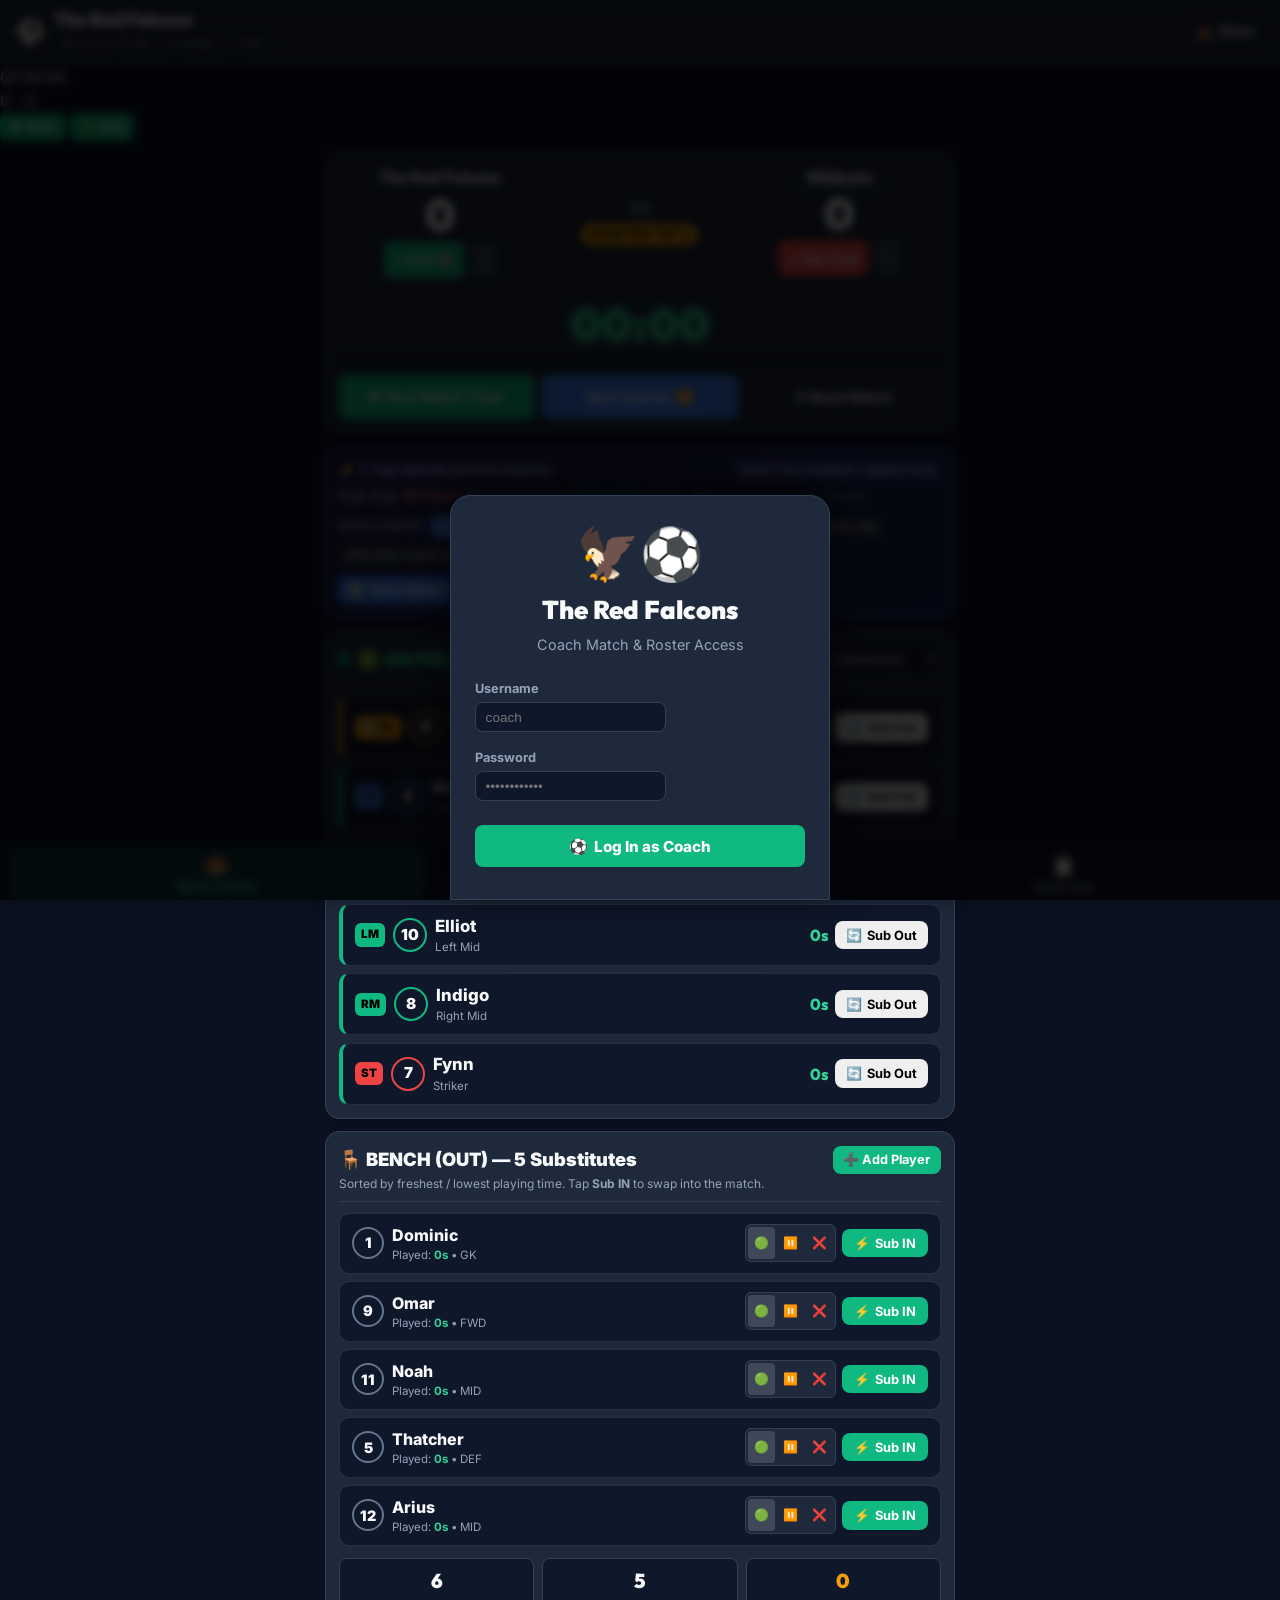
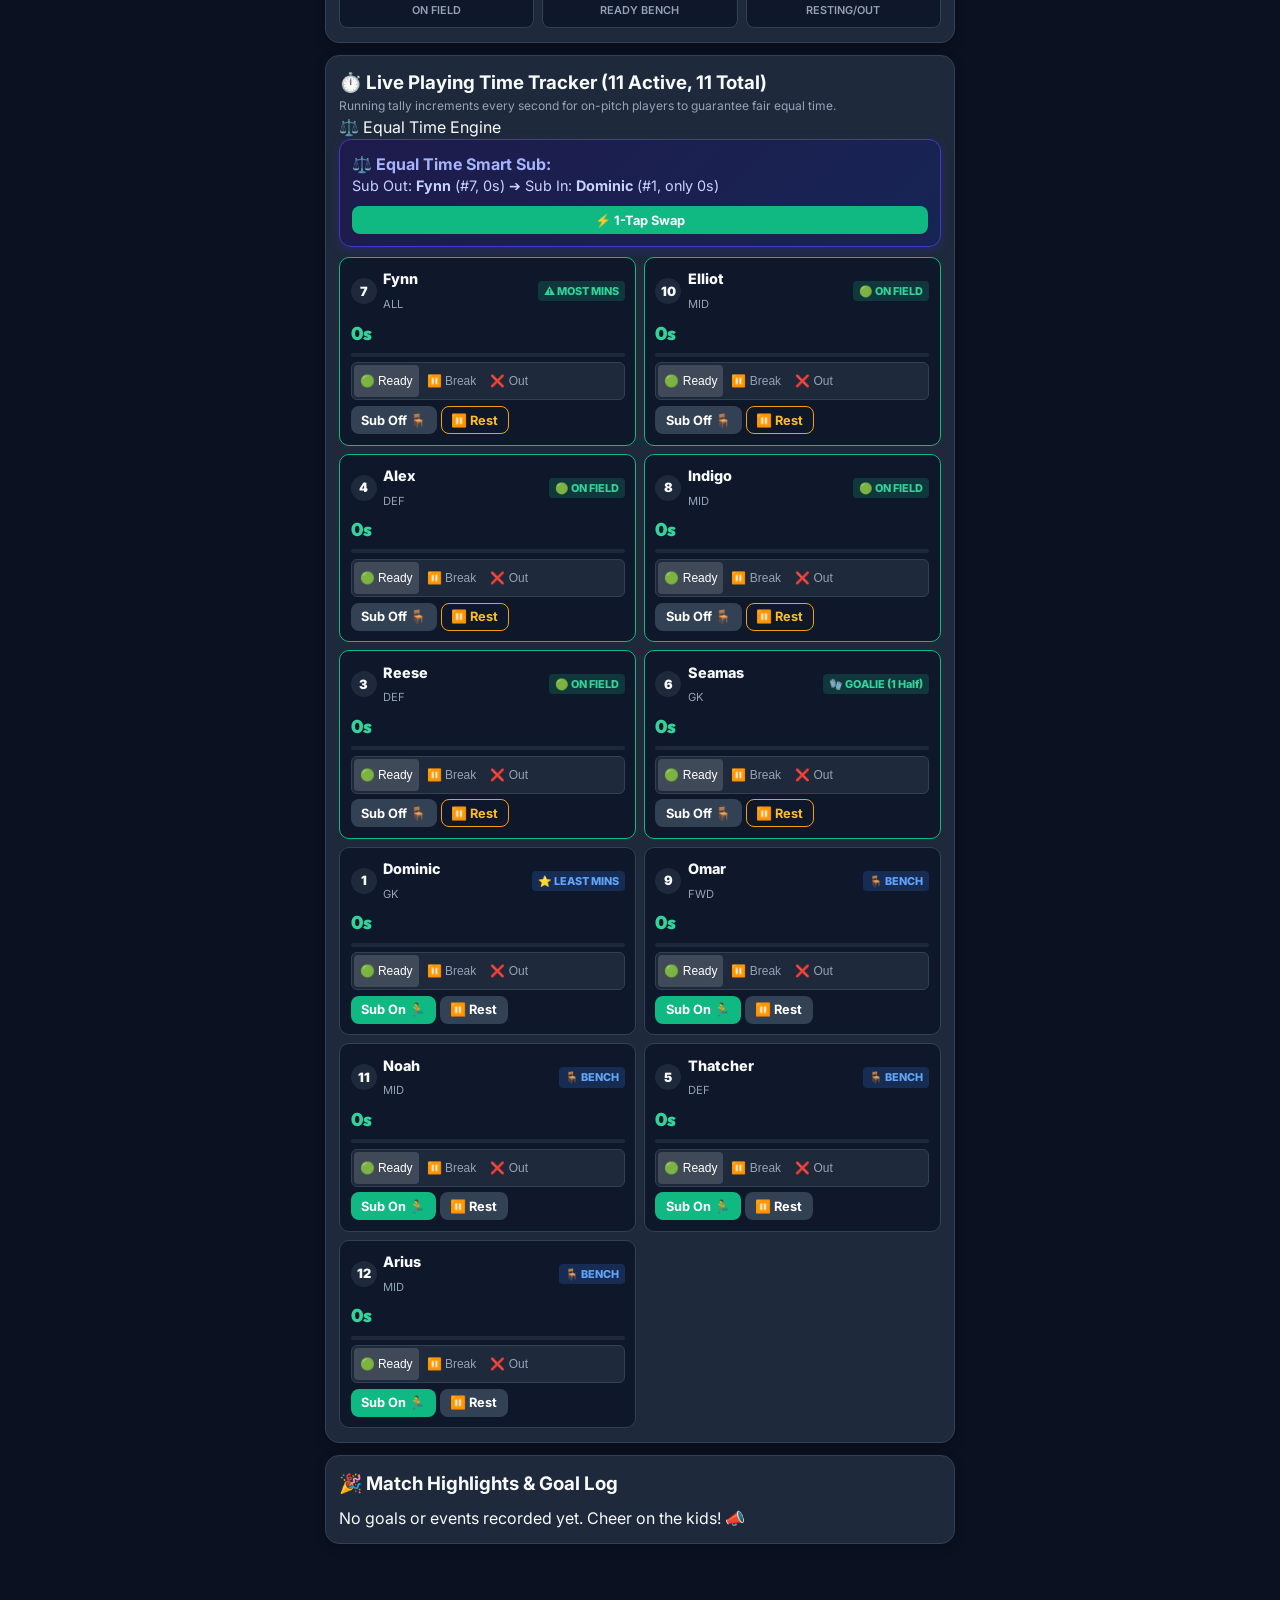
==== commit 5e8450b6: "Streamline mobile UI to pure vertical single-column Who is IN vs Who is OUT layout" ====
--- a/index.html
+++ b/index.html
@@ -2,8 +2,12 @@
 <html lang="en">
 <head>
   <meta charset="UTF-8">
-  <meta name="viewport" content="width=device-width, initial-scale=1.0, maximum-scale=1.0, user-scalable=no">
-  <title>Youth Soccer Coach - Equal Playing Time & Match Planner (6v6)</title>
+  <meta name="viewport" content="width=device-width, initial-scale=1.0, maximum-scale=1.0, user-scalable=no, viewport-fit=cover">
+  <meta name="theme-color" content="#0f172a">
+  <meta name="apple-mobile-web-app-capable" content="yes">
+  <meta name="apple-mobile-web-app-status-bar-style" content="black-translucent">
+  <meta name="apple-mobile-web-app-title" content="Red Falcons">
+  <title>The Red Falcons - Youth Soccer Coach App (6v6)</title>
   <link rel="preconnect" href="https://fonts.googleapis.com">
   <link rel="preconnect" href="https://fonts.gstatic.com" crossorigin>
   <link href="https://fonts.googleapis.com/css2?family=Inter:wght@400;500;600;700;800;900&family=Outfit:wght@600;700;800;900&display=swap" rel="stylesheet">
@@ -68,151 +72,120 @@
     <!-- Main Content Area -->
     <main class="main-content">
       
-      <!-- TAB 1: LIVE MATCH, FIELD LINEUP & REAL-TIME SUBS -->
+      <!-- TAB 1: LIVE MATCH, WHO IS IN VS WHO IS OUT (CORE SIDELINE VIEW) -->
       <section id="fieldTab" class="tab-pane active">
+        <div class="sideline-view-container">
         
-        <!-- Live Scoreboard & Timer Box -->
-        <div class="scoreboard-card" style="margin-bottom: 1rem;">
-          <!-- Teams & Score -->
-          <div class="score-display-row">
-            <div class="team-score-side home-side">
-              <span class="team-label" id="scoreHomeName">Red Falcons</span>
-              <span class="score-number" id="homeScoreDisplay">0</span>
-              <div class="score-btns">
-                <button class="btn btn-sm btn-success" id="btnGoalHome">+ Goal ⚽</button>
-                <button class="btn btn-sm btn-subtle" id="btnGoalHomeMinus">-</button>
-              </div>
-            </div>
-
-            <div class="vs-divider">
-              <span class="vs-text">VS</span>
-              <div class="match-period-badge" id="currentPeriodDisplay">QUARTER 1</div>
-            </div>
-
-            <div class="team-score-side away-side">
-              <input type="text" class="opponent-input" id="opponentNameInput" value="Wildcats" placeholder="Opponent">
-              <span class="score-number" id="awayScoreDisplay">0</span>
-              <div class="score-btns">
-                <button class="btn btn-sm btn-danger" id="btnGoalAway">+ Opp Goal</button>
-                <button class="btn btn-sm btn-subtle" id="btnGoalAwayMinus">-</button>
-              </div>
-            </div>
-          </div>
-
-          <!-- Big Match Timer -->
-          <div class="timer-section">
-            <div class="timer-clock" id="timerClockDisplay">00:00</div>
-            <div class="timer-progress-bar">
-              <div class="timer-progress-fill" id="timerProgressFill"></div>
-            </div>
-            <div class="timer-controls">
-              <button class="btn btn-lg btn-success" id="btnTimerToggle">▶ Start Match Timer</button>
-              <button class="btn btn-lg btn-secondary" id="btnNextQuarter">Next Quarter ⏩</button>
-              <button class="btn btn-lg btn-outline" id="btnTimerReset">↺ Reset Match</button>
-            </div>
-          </div>
-        </div>
-
-        <!-- Live Sub Recommendation Alert Banner -->
-        <div id="fieldSmartSubBanner" class="smart-sub-banner-field"></div>
-
-        <div class="field-tab-grid">
-          
-          <!-- Left Column: Soccer Pitch -->
-          <div class="pitch-container-card">
-            <div class="pitch-header">
-              <div class="formation-selector-group">
-                <label for="formationSelect"><strong>Formation:</strong></label>
-                <select id="formationSelect" class="form-select">
-                  <option value="2-2-1">2-2-1 (1 GK, 2 DEF, 2 MID, 1 ST) - Balanced</option>
-                  <option value="1-3-1">1-3-1 (1 GK, 1 DEF, 3 MID, 1 ST) - Midfield</option>
-                  <option value="2-1-2">2-1-2 (1 GK, 2 DEF, 1 MID, 2 ST) - Attack</option>
-                  <option value="1-2-1-1">1-2-1-1 (1 GK, 1 DEF, 2 MID, 1 CAM, 1 ST) - Diamond</option>
+          <!-- Live Scoreboard & Timer Box -->
+          <div class="scoreboard-card">
+            <!-- Teams & Score -->
+            <div class="score-display-row">
+              <div class="team-score-side home-side">
+                <span class="team-label" id="scoreHomeName">Red Falcons</span>
+                <span class="score-number" id="homeScoreDisplay">0</span>
+                <div class="score-btns">
+                  <button class="btn btn-sm btn-success" id="btnGoalHome">+ Goal ⚽</button>
+                  <button class="btn btn-sm btn-subtle" id="btnGoalHomeMinus">-</button>
+                </div>
+              </div>
+
+              <div class="vs-divider">
+                <span class="vs-text">VS</span>
+                <div class="match-period-badge" id="currentPeriodDisplay">QUARTER 1</div>
+              </div>
+
+              <div class="team-score-side away-side">
+                <input type="text" class="opponent-input" id="opponentNameInput" value="Wildcats" placeholder="Opponent">
+                <span class="score-number" id="awayScoreDisplay">0</span>
+                <div class="score-btns">
+                  <button class="btn btn-sm btn-danger" id="btnGoalAway">+ Opp Goal</button>
+                  <button class="btn btn-sm btn-subtle" id="btnGoalAwayMinus">-</button>
+                </div>
+              </div>
+            </div>
+
+            <!-- Big Match Timer -->
+            <div class="timer-section">
+              <div class="timer-clock" id="timerClockDisplay">00:00</div>
+              <div class="timer-progress-bar">
+                <div class="timer-progress-fill" id="timerProgressFill"></div>
+              </div>
+              <div class="timer-controls">
+                <button class="btn btn-lg btn-success" id="btnTimerToggle">▶ Start Match Timer</button>
+                <button class="btn btn-lg btn-secondary" id="btnNextQuarter">Next Quarter ⏩</button>
+                <button class="btn btn-lg btn-outline" id="btnTimerReset">↺ Reset Match</button>
+              </div>
+            </div>
+          </div>
+
+          <!-- Live Sub Recommendation Alert Banner -->
+          <div id="fieldSmartSubBanner" class="smart-sub-banner-field"></div>
+
+          <!-- 🟢 ON FIELD (IN) - 6 ACTIVE PLAYERS -->
+          <div class="on-field-card">
+            <div class="card-header-row">
+              <div style="display: flex; align-items: center; gap: 8px;">
+                <span class="status-indicator-dot online"></span>
+                <h3 style="font-size: 1.15rem; font-weight: 900; color: #34d399;">🟢 ON FIELD (IN) — 6 Players</h3>
+              </div>
+              <div class="formation-selector-inline" style="display: flex; align-items: center; gap: 6px;">
+                <label for="formationSelect" style="font-size: 0.8rem; color: var(--text-muted);"><strong>Formation:</strong></label>
+                <select id="formationSelect" class="form-select-sm">
+                  <option value="2-2-1">2-2-1 (Balanced)</option>
+                  <option value="1-3-1">1-3-1 (Midfield)</option>
+                  <option value="2-1-2">2-1-2 (Attack)</option>
+                  <option value="1-2-1-1">1-2-1-1 (Diamond)</option>
                 </select>
               </div>
-
-              <div class="active-quarter-pill">
-                <span>View: </span>
-                <select id="fieldQuarterSelect" class="form-select-sm">
-                  <option value="start">Starting 6 Lineup</option>
-                  <option value="1">Quarter 1</option>
-                  <option value="2">Quarter 2</option>
-                  <option value="3">Quarter 3</option>
-                  <option value="4">Quarter 4</option>
-                </select>
-              </div>
-            </div>
-
-            <!-- Authentic SVG Soccer Pitch -->
-            <div class="soccer-field" id="soccerField">
-              <!-- Field Markings -->
-              <div class="field-grass-lines"></div>
-              <div class="field-outer-border"></div>
-              <div class="field-center-circle"></div>
-              <div class="field-center-line"></div>
-              <div class="field-center-spot"></div>
-              <div class="field-penalty-box top-box"></div>
-              <div class="field-goal-box top-goal"></div>
-              <div class="field-penalty-box bottom-box"></div>
-              <div class="field-goal-box bottom-goal"></div>
-
-              <!-- Interactive Player Slots -->
-              <div id="fieldPositionsContainer" class="field-positions-overlay"></div>
-            </div>
-
-            <div class="field-footer-hints">
-              <span class="hint-pill">💡 Tap any player on pitch to swap or change status</span>
-              <span class="hint-pill">🟢 Green = 6 Active on Pitch</span>
-            </div>
-          </div>
-
-          <!-- Right Column: Bench, Leaderboard & Highlights -->
-          <div class="bench-column" style="display: flex; flex-direction: column; gap: 1rem;">
-            
-            <!-- Bench & Substitutes -->
-            <div class="bench-sidebar-card">
-              <div class="bench-header">
-                <div>
-                  <h3>🪑 Bench (<span id="benchCount">4</span>)</h3>
-                  <p class="bench-subtext">Tap any bench player to sub into field in 1 click.</p>
-                </div>
-                <button class="btn btn-sm btn-primary" id="btnBenchAddPlayer">➕ Add Player</button>
-              </div>
-
-              <div id="benchPlayersList" class="bench-players-grid">
-                <!-- Bench player cards rendered by JS -->
-              </div>
-
-              <!-- Quick Squad Summary -->
-              <div class="squad-quick-stats">
-                <div class="stat-box">
-                  <span class="stat-num" id="statActiveField">6</span>
-                  <span class="stat-label">On Field</span>
-                </div>
-                <div class="stat-box">
-                  <span class="stat-num" id="statBenchCount">4</span>
-                  <span class="stat-label">Ready Bench</span>
-                </div>
-                <div class="stat-box">
-                  <span class="stat-num" id="statRestingCount" style="color: #f59e0b;">0</span>
-                  <span class="stat-label">Resting/Out</span>
-                </div>
-              </div>
-            </div>
-
-            <!-- Live Playing Time Leaderboard & Smart Subs -->
-            <div class="live-minutes-tally-card" id="liveMinutesTallyCard">
-              <!-- Rendered dynamically by app.js -->
-            </div>
-
-            <!-- Goal & Event Log -->
-            <div class="match-log-card">
-              <h3>🎉 Match Highlights & Goal Log</h3>
-              <div class="match-events-list" id="matchEventsList">
-                <div class="empty-event-msg">No goals or events recorded yet. Cheer on the kids! 📣</div>
-              </div>
-            </div>
-
+            </div>
+
+            <div id="onFieldPlayersList" class="on-field-list">
+              <!-- Rendered dynamically by app.js: 6 rich player rows -->
+            </div>
+          </div>
+
+          <!-- 🪑 BENCH (OUT) - WAITING SUBSTITUTES -->
+          <div class="bench-sidebar-card">
+            <div class="bench-header">
+              <div>
+                <h3 style="font-size: 1.15rem; font-weight: 900;">🪑 BENCH (OUT) — <span id="benchCount">4</span> Substitutes</h3>
+                <p class="bench-subtext">Sorted by freshest / lowest playing time. Tap <strong>Sub IN</strong> to swap into the match.</p>
+              </div>
+              <button class="btn btn-sm btn-primary" id="btnBenchAddPlayer">➕ Add Player</button>
+            </div>
+
+            <div id="benchPlayersList" class="bench-players-grid">
+              <!-- Bench player cards rendered by JS -->
+            </div>
+
+            <!-- Quick Squad Summary -->
+            <div class="squad-quick-stats" style="margin-top: 0.75rem;">
+              <div class="stat-box">
+                <span class="stat-num" id="statActiveField">6</span>
+                <span class="stat-label">On Field</span>
+              </div>
+              <div class="stat-box">
+                <span class="stat-num" id="statBenchCount">4</span>
+                <span class="stat-label">Ready Bench</span>
+              </div>
+              <div class="stat-box">
+                <span class="stat-num" id="statRestingCount" style="color: #f59e0b;">0</span>
+                <span class="stat-label">Resting/Out</span>
+              </div>
+            </div>
+          </div>
+
+          <!-- Live Playing Time Leaderboard & Minute Bars -->
+          <div class="live-minutes-tally-card" id="liveMinutesTallyCard">
+            <!-- Rendered dynamically by app.js -->
+          </div>
+
+          <!-- Goal & Event Log -->
+          <div class="match-log-card">
+            <h3>🎉 Match Highlights & Goal Log</h3>
+            <div class="match-events-list" id="matchEventsList">
+              <div class="empty-event-msg">No goals or events recorded yet. Cheer on the kids! 📣</div>
+            </div>
           </div>
 
         </div>
--- a/style.css
+++ b/style.css
@@ -11,837 +11,215 @@
   --card-border: #334155;
   --text-main: #f8fafc;
   --text-muted: #94a3b8;
-  --pitch-grass: #166534;
-  --pitch-line: rgba(255, 255, 255, 0.75);
   --pos-gk: #f59e0b;
   --pos-def: #3b82f6;
   --pos-mid: #10b981;
   --pos-fwd: #ef4444;
 }
 
-* {
-  box-sizing: border-box;
+*, *::before, *::after {
+  box-sizing: border-box !important;
   margin: 0;
   padding: 0;
   -webkit-tap-highlight-color: transparent;
 }
 
-body {
+html, body {
+  width: 100% !important;
+  max-width: 100vw !important;
+  overflow-x: hidden !important;
   font-family: 'Inter', -apple-system, BlinkMacSystemFont, sans-serif;
   background-color: var(--dark-bg);
   color: var(--text-main);
   line-height: 1.5;
+  touch-action: manipulation;
+}
+
+.app-container {
+  display: flex;
+  flex-direction: column;
   min-height: 100vh;
-}
-
-.app-container {
-  display: flex;
-  flex-direction: column;
-  min-height: 100vh;
+  width: 100% !important;
+  max-width: 100vw !important;
+  overflow-x: hidden !important;
+  padding-bottom: 76px; /* Space for thumb bottom nav */
 }
 
 /* Header */
 .app-header {
   background: #1e293b;
   border-bottom: 1px solid var(--card-border);
-  padding: 0.6rem 1rem;
+  padding: 0.65rem 0.9rem;
   display: flex;
   align-items: center;
   justify-content: space-between;
-  gap: 0.75rem;
-  flex-wrap: wrap;
+  gap: 0.5rem;
   position: sticky;
   top: 0;
   z-index: 100;
   box-shadow: 0 4px 6px -1px rgba(0, 0, 0, 0.2);
+  width: 100%;
 }
 
 .header-left {
   display: flex;
   align-items: center;
-  gap: 0.6rem;
+  gap: 0.5rem;
+  min-width: 0;
 }
 
 .team-badge {
-  font-size: 1.8rem;
-  background: #334155;
-  width: 44px;
-  height: 44px;
-  border-radius: 12px;
-  display: flex;
-  align-items: center;
-  justify-content: center;
-  box-shadow: inset 0 2px 4px rgba(0, 0, 0, 0.3);
+  font-size: 1.6rem;
+  line-height: 1;
+  flex-shrink: 0;
 }
 
 .team-title {
   font-family: 'Outfit', sans-serif;
-  font-size: 1.25rem;
+  font-size: 1.15rem;
   font-weight: 900;
-  color: #fff;
-  letter-spacing: -0.02em;
+  line-height: 1.1;
+  white-space: nowrap;
+  overflow: hidden;
+  text-overflow: ellipsis;
 }
 
 .team-subtitle {
   display: flex;
   align-items: center;
-  gap: 0.4rem;
-  font-size: 0.75rem;
-  flex-wrap: wrap;
-}
-
-.age-tag {
-  background: rgba(16, 185, 129, 0.2);
-  color: #34d399;
-  padding: 1px 6px;
-  border-radius: 9999px;
-  font-weight: 700;
-}
-
-.roster-count-badge {
-  background: #334155;
+  gap: 0.35rem;
+  margin-top: 2px;
+}
+
+.age-tag, .roster-count-badge {
+  font-size: 0.7rem;
+  background: #0f172a;
+  border: 1px solid var(--card-border);
+  padding: 1px 5px;
+  border-radius: 4px;
   color: var(--text-muted);
-  padding: 1px 6px;
-  border-radius: 9999px;
-}
-
-.equal-time-badge {
-  background: rgba(59, 130, 246, 0.2);
-  color: #60a5fa;
-  padding: 1px 6px;
-  border-radius: 9999px;
   font-weight: 600;
 }
 
-/* Navigation Tabs */
+.header-right {
+  display: flex;
+  gap: 0.35rem;
+  align-items: center;
+  flex-shrink: 0;
+}
+
+/* Nav Tabs - Fixed Bottom Bar */
 .nav-tabs {
-  display: flex;
-  align-items: center;
-  gap: 0.25rem;
-  background: #0f172a;
-  padding: 0.25rem;
-  border-radius: 10px;
-  border: 1px solid var(--card-border);
-  overflow-x: auto;
-  max-width: 100%;
+  position: fixed;
+  bottom: 0;
+  left: 0;
+  right: 0;
+  z-index: 999;
+  background: rgba(15, 23, 42, 0.98);
+  backdrop-filter: blur(14px);
+  -webkit-backdrop-filter: blur(14px);
+  border-top: 1px solid rgba(255, 255, 255, 0.12);
+  box-shadow: 0 -4px 20px rgba(0, 0, 0, 0.5);
+  padding: 6px 8px env(safe-area-inset-bottom, 6px);
+  display: flex;
+  justify-content: space-around;
+  gap: 6px;
+  width: 100%;
 }
 
 .tab-btn {
+  flex: 1;
   background: transparent;
   border: none;
   color: var(--text-muted);
-  font-size: 0.8rem;
-  font-weight: 600;
-  padding: 0.45rem 0.75rem;
+  padding: 6px 4px;
   border-radius: 8px;
   cursor: pointer;
   display: flex;
-  align-items: center;
-  gap: 0.35rem;
-  white-space: nowrap;
+  flex-direction: column;
+  align-items: center;
+  justify-content: center;
+  gap: 2px;
+  font-size: 0.75rem;
+  font-weight: 700;
+  min-height: 48px;
   transition: all 0.15s ease;
 }
 
-.tab-btn:hover {
-  color: #fff;
-  background: rgba(255, 255, 255, 0.05);
-}
-
 .tab-btn.active {
-  background: var(--primary);
-  color: #fff;
-  box-shadow: 0 2px 4px rgba(16, 185, 129, 0.3);
-}
-
-/* Mobile Quick Bar */
-.mobile-quick-bar {
-  display: none;
-  background: #0f172a;
-  border-bottom: 1px solid var(--card-border);
-  padding: 0.5rem 1rem;
-  justify-content: space-between;
-  align-items: center;
-  position: sticky;
-  top: 56px;
-  z-index: 90;
-}
-
-@media (max-width: 768px) {
-  .mobile-quick-bar {
-    display: flex;
-  }
-}
-
-.quick-timer-box {
-  display: flex;
-  align-items: center;
-  gap: 0.4rem;
-}
-
-.m-period {
-  background: #f59e0b;
-  color: #000;
-  font-weight: 900;
-  font-size: 0.75rem;
-  padding: 2px 6px;
-  border-radius: 6px;
-}
-
-.m-time {
-  font-family: 'Outfit', monospace;
-  font-size: 1.3rem;
-  font-weight: 900;
+  background: rgba(16, 185, 129, 0.2);
   color: #34d399;
-}
-
-.quick-score-box {
-  font-family: 'Outfit', sans-serif;
-  font-size: 1.3rem;
-  font-weight: 900;
-}
-
-.quick-action-box {
-  display: flex;
-  gap: 0.35rem;
-}
-
-/* Main Content */
+  font-weight: 800;
+}
+
+.tab-btn .tab-icon {
+  font-size: 1.25rem;
+}
+
+/* Main Content Container (Zero Overflow) */
 .main-content {
   flex: 1;
-  padding: 1rem;
-  max-width: 1400px;
+  padding: 0.6rem;
+  max-width: 650px;
   margin: 0 auto;
-  width: 100%;
+  width: 100% !important;
+  box-sizing: border-box !important;
 }
 
 .tab-pane {
   display: none;
-  animation: fadeIn 0.2s ease;
+  width: 100%;
 }
 
 .tab-pane.active {
   display: block;
 }
 
-@keyframes fadeIn {
-  from { opacity: 0; transform: translateY(4px); }
-  to { opacity: 1; transform: translateY(0); }
-}
-
-/* Field Timer Strip (Prominent Match Clock on Pitch View) */
-.field-timer-strip {
-  background: linear-gradient(135deg, #1e293b 0%, #0f172a 100%);
-  border: 2px solid #334155;
-  border-radius: 14px;
-  padding: 0.75rem 1.25rem;
-  margin-bottom: 0.75rem;
-  display: flex;
-  align-items: center;
-  justify-content: space-between;
-  flex-wrap: wrap;
+.sideline-view-container {
+  display: flex;
+  flex-direction: column;
   gap: 0.75rem;
-  box-shadow: 0 4px 12px rgba(0, 0, 0, 0.25);
-}
-
-.field-timer-clock-side {
-  display: flex;
-  align-items: center;
-  gap: 0.75rem;
-}
-
-.field-clock-display {
-  font-family: 'Outfit', monospace;
-  font-size: 2.4rem;
-  font-weight: 900;
-  color: #34d399;
-  letter-spacing: 1px;
-  line-height: 1;
-  text-shadow: 0 0 12px rgba(52, 211, 153, 0.35);
-}
-
-.field-clock-meta {
-  display: flex;
-  flex-direction: column;
-  gap: 2px;
-}
-
-.field-period-pill {
-  background: #f59e0b;
-  color: #000;
-  font-weight: 900;
-  font-size: 0.75rem;
-  padding: 2px 8px;
-  border-radius: 6px;
-  letter-spacing: 0.05em;
-  width: fit-content;
-}
-
-.field-timer-status-text {
-  font-size: 0.75rem;
-  color: var(--text-muted);
-}
-
-.field-timer-controls {
-  display: flex;
-  align-items: center;
-  gap: 0.5rem;
-  flex-wrap: wrap;
-}
-
-/* Field Layout */
-.field-tab-grid {
-  display: grid;
-  grid-template-columns: 1.25fr 0.75fr;
-  gap: 1rem;
-}
-
-@media (max-width: 960px) {
-  .field-tab-grid {
-    grid-template-columns: 1fr;
-  }
-}
-
-.pitch-container-card,
+  width: 100%;
+  box-sizing: border-box;
+}
+
+/* Cards */
+.scoreboard-card,
+.on-field-card,
 .bench-sidebar-card,
-.scoreboard-card,
-.live-lineup-card,
+.live-minutes-tally-card,
 .match-log-card,
 .team-settings-card,
 .quick-add-player-card,
-.tool-card,
-.fair-play-matrix-card {
+.tool-card {
+  width: 100% !important;
+  box-sizing: border-box !important;
   background: var(--card-bg);
   border: 1px solid var(--card-border);
-  border-radius: 16px;
-  padding: 1rem;
-  box-shadow: 0 4px 12px rgba(0, 0, 0, 0.15);
-}
-
-.smart-sub-banner-field {
+  border-radius: 14px;
+  padding: 0.85rem;
+  box-shadow: 0 4px 12px rgba(0, 0, 0, 0.2);
+}
+
+/* Scoreboard */
+.score-display-row {
+  display: flex;
+  justify-content: space-around;
+  align-items: center;
   margin-bottom: 0.75rem;
-}
-
-/* Field Header */
-.pitch-header {
-  display: flex;
-  justify-content: space-between;
-  align-items: center;
-  margin-bottom: 0.75rem;
-  flex-wrap: wrap;
-  gap: 0.5rem;
-}
-
-.formation-selector-group {
-  display: flex;
-  align-items: center;
-  gap: 0.5rem;
-  font-size: 0.85rem;
-}
-
-.form-select, .form-input {
-  background: #0f172a;
-  border: 1px solid var(--card-border);
-  color: #fff;
-  padding: 0.5rem 0.75rem;
-  border-radius: 8px;
-  font-size: 0.85rem;
-  outline: none;
-}
-
-.form-select:focus, .form-input:focus {
-  border-color: var(--primary);
-  box-shadow: 0 0 0 2px rgba(16, 185, 129, 0.2);
-}
-
-.form-select-sm {
-  background: #0f172a;
-  border: 1px solid var(--card-border);
-  color: #fff;
-  padding: 0.35rem 0.6rem;
-  border-radius: 6px;
-  font-size: 0.8rem;
-}
-
-/* Soccer Field Visual */
-.soccer-field {
-  position: relative;
-  background: radial-gradient(circle at center, #1b7a3e 0%, #14532d 100%);
-  border: 3px solid #fff;
-  border-radius: 12px;
-  aspect-ratio: 1.3 / 1;
-  min-height: 440px;
-  max-height: 560px;
-  box-shadow: inset 0 0 40px rgba(0, 0, 0, 0.4), 0 8px 24px rgba(0, 0, 0, 0.3);
-  overflow: hidden;
-  user-select: none;
-}
-
-@media (max-width: 600px) {
-  .soccer-field {
-    min-height: 380px;
-  }
-}
-
-/* Field Lines */
-.field-outer-border {
-  position: absolute;
-  top: 10px;
-  bottom: 10px;
-  left: 10px;
-  right: 10px;
-  border: 2px solid var(--pitch-line);
-}
-
-.field-center-line {
-  position: absolute;
-  top: 10px;
-  bottom: 10px;
-  left: 50%;
-  width: 2px;
-  background: var(--pitch-line);
-  transform: translateX(-50%);
-}
-
-.field-center-circle {
-  position: absolute;
-  top: 50%;
-  left: 50%;
-  width: 90px;
-  height: 90px;
-  border: 2px solid var(--pitch-line);
-  border-radius: 50%;
-  transform: translate(-50%, -50%);
-}
-
-.field-center-spot {
-  position: absolute;
-  top: 50%;
-  left: 50%;
-  width: 8px;
-  height: 8px;
-  background: var(--pitch-line);
-  border-radius: 50%;
-  transform: translate(-50%, -50%);
-}
-
-.field-penalty-box.top-box {
-  position: absolute;
-  top: 10px;
-  left: 50%;
-  transform: translateX(-50%);
-  width: 160px;
-  height: 60px;
-  border: 2px solid var(--pitch-line);
-  border-top: none;
-}
-
-.field-penalty-box.bottom-box {
-  position: absolute;
-  bottom: 10px;
-  left: 50%;
-  transform: translateX(-50%);
-  width: 160px;
-  height: 60px;
-  border: 2px solid var(--pitch-line);
-  border-bottom: none;
-}
-
-.field-goal-box.top-goal {
-  position: absolute;
-  top: 10px;
-  left: 50%;
-  transform: translateX(-50%);
-  width: 80px;
-  height: 20px;
-  border: 2px solid var(--pitch-line);
-  border-top: none;
-}
-
-.field-goal-box.bottom-goal {
-  position: absolute;
-  bottom: 10px;
-  left: 50%;
-  transform: translateX(-50%);
-  width: 80px;
-  height: 20px;
-  border: 2px solid var(--pitch-line);
-  border-bottom: none;
-}
-
-.field-positions-overlay {
-  position: absolute;
-  top: 0;
-  left: 0;
-  right: 0;
-  bottom: 0;
-  pointer-events: none;
-}
-
-/* Individual Field Player Token */
-.player-token {
-  position: absolute;
-  pointer-events: auto;
-  transform: translate(-50%, -50%);
-  display: flex;
-  flex-direction: column;
-  align-items: center;
-  cursor: pointer;
-  transition: transform 0.2s cubic-bezier(0.34, 1.56, 0.64, 1);
-  z-index: 10;
-}
-
-.player-token:hover {
-  transform: translate(-50%, -50%) scale(1.1);
-  z-index: 20;
-}
-
-.player-token:active {
-  transform: translate(-50%, -50%) scale(0.92);
-}
-
-.token-circle {
-  width: 48px;
-  height: 48px;
-  border-radius: 50%;
-  background: #1e293b;
-  border: 3px solid #fff;
-  display: flex;
-  align-items: center;
-  justify-content: center;
-  font-weight: 900;
-  font-size: 1.1rem;
-  color: #fff;
-  box-shadow: 0 6px 16px rgba(0, 0, 0, 0.5);
-  position: relative;
-}
-
-@media (max-width: 600px) {
-  .token-circle {
-    width: 42px;
-    height: 42px;
-    font-size: 0.95rem;
-  }
-}
-
-.token-pos-badge {
-  position: absolute;
-  top: -6px;
-  right: -6px;
-  font-size: 0.6rem;
-  font-weight: 800;
-  padding: 1px 4px;
-  border-radius: 4px;
-  background: #334155;
-  color: #fff;
-  border: 1px solid rgba(255, 255, 255, 0.4);
-}
-
-.token-name-tag {
-  background: rgba(15, 23, 42, 0.95);
-  color: #fff;
-  font-size: 0.75rem;
-  font-weight: 700;
-  padding: 2px 6px;
-  border-radius: 10px;
-  margin-top: 3px;
-  white-space: nowrap;
-  border: 1px solid rgba(255, 255, 255, 0.2);
-  box-shadow: 0 2px 6px rgba(0, 0, 0, 0.4);
-  max-width: 85px;
-  overflow: hidden;
-  text-overflow: ellipsis;
-  text-align: center;
-}
-
-.token-live-timer {
-  display: flex;
-  align-items: center;
-  gap: 3px;
-  background: rgba(15, 23, 42, 0.95);
-  padding: 2px 6px;
-  border-radius: 8px;
-  margin-top: 2px;
-  font-family: 'Outfit', monospace;
-  font-size: 0.75rem;
-  font-weight: 800;
-  border: 1px solid rgba(255, 255, 255, 0.15);
-  box-shadow: 0 2px 4px rgba(0, 0, 0, 0.4);
-}
-
-.token-live-timer.ticking {
-  border-color: #10b981;
-  color: #34d399;
-  background: rgba(6, 78, 59, 0.9);
-}
-
-.token-live-timer.paused {
-  color: #94a3b8;
-}
-
-.timer-dot {
-  width: 6px;
-  height: 6px;
-  border-radius: 50%;
-  background: #64748b;
-}
-
-.token-live-timer.ticking .timer-dot {
-  background: #34d399;
-  box-shadow: 0 0 6px #34d399;
-  animation: pulseDot 1s infinite;
-}
-
-@keyframes pulseDot {
-  0%, 100% { transform: scale(1); opacity: 1; }
-  50% { transform: scale(1.4); opacity: 0.5; }
-}
-
-.bench-live-tally {
-  font-family: 'Outfit', monospace;
-  font-size: 0.8rem;
-  font-weight: 800;
-  color: #cbd5e1;
-  margin-top: 2px;
-}
-
-/* Position Colors */
-.pos-GK .token-circle { background: var(--pos-gk); border-color: #fde68a; }
-.pos-DEF .token-circle { background: var(--pos-def); border-color: #bfdbfe; }
-.pos-MID .token-circle { background: var(--pos-mid); border-color: #a7f3d0; }
-.pos-FWD .token-circle { background: var(--pos-fwd); border-color: #fecaca; }
-
-.field-footer-hints {
-  display: flex;
-  gap: 0.5rem;
-  margin-top: 0.75rem;
-  flex-wrap: wrap;
-}
-
-.hint-pill {
-  font-size: 0.75rem;
-  background: #0f172a;
-  padding: 3px 10px;
-  border-radius: 9999px;
-  color: var(--text-muted);
-}
-
-/* Bench Section */
-.bench-header {
-  display: flex;
-  justify-content: space-between;
-  align-items: flex-start;
-  margin-bottom: 0.5rem;
-  gap: 0.5rem;
-}
-
-.bench-subtext {
-  font-size: 0.75rem;
-  color: var(--text-muted);
-  margin-top: 2px;
-}
-
-.bench-players-grid {
-  display: grid;
-  grid-template-columns: repeat(auto-fill, minmax(135px, 1fr));
-  gap: 0.6rem;
-  margin-bottom: 1rem;
-}
-
-.bench-player-card {
-  background: #0f172a;
-  border: 1px solid var(--card-border);
-  border-radius: 12px;
-  padding: 0.6rem;
-  display: flex;
-  flex-direction: column;
-  align-items: center;
-  cursor: pointer;
-  transition: all 0.15s ease;
-  position: relative;
-}
-
-.bench-player-card:hover {
-  border-color: var(--primary);
-  background: #172554;
-}
-
-.bench-player-card.status-rest {
-  border-style: dashed;
-  border-color: #f59e0b;
-  background: rgba(245, 158, 11, 0.05);
-  opacity: 0.85;
-}
-
-.bench-player-card.status-out {
-  opacity: 0.4;
-  background: rgba(239, 68, 68, 0.05);
-  border-color: #ef4444;
-}
-
-.bench-card-top {
-  display: flex;
-  align-items: center;
-  gap: 0.4rem;
-  margin-bottom: 0.25rem;
-}
-
-.bench-number {
-  width: 32px;
-  height: 32px;
-  border-radius: 50%;
-  background: #334155;
-  display: flex;
-  align-items: center;
-  justify-content: center;
-  font-weight: 800;
-  font-size: 0.9rem;
-}
-
-.bench-name {
-  font-weight: 700;
-  font-size: 0.85rem;
-  text-align: center;
-}
-
-.bench-pos-badge {
-  font-size: 0.65rem;
-  padding: 1px 5px;
-  border-radius: 4px;
-  font-weight: 700;
-  background: #334155;
-}
-
-/* Quick Status Toggle Strip (1-tap on cards) */
-.status-pill-toggle {
-  display: flex;
-  background: #1e293b;
-  border-radius: 6px;
-  padding: 2px;
-  gap: 2px;
-  margin-top: 0.4rem;
-  width: 100%;
-}
-
-.status-opt-btn {
-  flex: 1;
-  background: transparent;
-  border: none;
-  font-size: 0.65rem;
-  padding: 3px 0;
-  border-radius: 4px;
-  color: var(--text-muted);
-  cursor: pointer;
-  text-align: center;
-  font-weight: 700;
-  transition: all 0.1s;
-}
-
-.status-opt-btn:hover {
-  color: #fff;
-}
-
-.status-opt-btn.active.opt-ready {
-  background: #10b981;
-  color: #fff;
-}
-
-.status-opt-btn.active.opt-rest {
-  background: #f59e0b;
-  color: #000;
-}
-
-.status-opt-btn.active.opt-out {
-  background: #ef4444;
-  color: #fff;
-}
-
-.squad-quick-stats {
-  display: grid;
-  grid-template-columns: repeat(3, 1fr);
-  gap: 0.4rem;
-  background: #0f172a;
-  border-radius: 10px;
-  padding: 0.6rem;
-  border: 1px solid var(--card-border);
-}
-
-.stat-box {
-  display: flex;
-  flex-direction: column;
-  align-items: center;
-  text-align: center;
-}
-
-.stat-num {
-  font-size: 1.15rem;
-  font-weight: 900;
-  color: var(--primary);
-}
-
-.stat-label {
-  font-size: 0.65rem;
-  color: var(--text-muted);
-}
-
-/* Quick Add Strip */
-.quick-add-player-card {
-  margin-bottom: 1rem;
-  background: linear-gradient(135deg, #1e293b 0%, #064e3b 100%);
-  border: 1px solid #10b981;
-}
-
-.quick-add-form {
-  display: flex;
-  gap: 0.5rem;
-  align-items: center;
-  flex-wrap: wrap;
-}
-
-.quick-add-input-group {
-  flex: 1;
-  min-width: 180px;
-  position: relative;
-  display: flex;
-  align-items: center;
-}
-
-.quick-add-icon {
-  position: absolute;
-  left: 10px;
+  padding-bottom: 0.75rem;
+  border-bottom: 1px solid var(--card-border);
+}
+
+.team-score-side {
+  display: flex;
+  flex-direction: column;
+  align-items: center;
+  gap: 0.25rem;
+}
+
+.team-label {
   font-size: 1rem;
-}
-
-.quick-input-name {
-  width: 100%;
-  padding-left: 34px !important;
-}
-
-/* Scoreboard & Timer */
-.scoreboard-card {
-  grid-column: 1 / -1;
-  background: linear-gradient(135deg, #1e293b 0%, #0f172a 100%);
-  border: 2px solid #334155;
-  padding: 1.25rem;
-}
-
-.score-display-row {
-  display: flex;
-  justify-content: space-around;
-  align-items: center;
-  margin-bottom: 1.25rem;
-  padding-bottom: 1.25rem;
-  border-bottom: 1px solid var(--card-border);
-}
-
-.team-score-side {
-  display: flex;
-  flex-direction: column;
-  align-items: center;
-  gap: 0.4rem;
-}
-
-.team-label {
-  font-size: 1.15rem;
   font-weight: 800;
   font-family: 'Outfit', sans-serif;
 }
@@ -851,17 +229,17 @@
   border: none;
   border-bottom: 1px dashed var(--text-muted);
   color: #fff;
-  font-size: 1.15rem;
+  font-size: 1rem;
   font-weight: 800;
   font-family: 'Outfit', sans-serif;
   text-align: center;
   outline: none;
-  width: 130px;
+  width: 100px;
 }
 
 .score-number {
   font-family: 'Outfit', sans-serif;
-  font-size: 3.2rem;
+  font-size: 2.8rem;
   font-weight: 900;
   line-height: 1;
 }
@@ -871,15 +249,21 @@
   gap: 0.35rem;
 }
 
+.score-btns .btn {
+  padding: 0.35rem 0.6rem;
+  font-size: 0.8rem;
+  min-height: 36px;
+}
+
 .vs-divider {
   display: flex;
   flex-direction: column;
   align-items: center;
-  gap: 0.4rem;
+  gap: 0.35rem;
 }
 
 .vs-text {
-  font-size: 1rem;
+  font-size: 0.85rem;
   font-weight: 900;
   color: var(--text-muted);
 }
@@ -888,10 +272,11 @@
   background: #f59e0b;
   color: #000;
   font-weight: 900;
-  font-size: 0.75rem;
-  padding: 3px 10px;
+  font-size: 0.72rem;
+  padding: 2px 8px;
   border-radius: 9999px;
   letter-spacing: 0.05em;
+  white-space: nowrap;
 }
 
 /* Timer */
@@ -899,23 +284,23 @@
   display: flex;
   flex-direction: column;
   align-items: center;
-  gap: 0.75rem;
+  gap: 0.5rem;
 }
 
 .timer-clock {
   font-family: 'Outfit', monospace;
-  font-size: 3.8rem;
+  font-size: 2.8rem;
   font-weight: 900;
-  letter-spacing: 2px;
   color: #34d399;
-  text-shadow: 0 0 20px rgba(52, 211, 153, 0.4);
+  letter-spacing: 1px;
+  line-height: 1;
+  text-shadow: 0 0 16px rgba(52, 211, 153, 0.4);
 }
 
 .timer-progress-bar {
   width: 100%;
-  max-width: 480px;
-  height: 8px;
-  background: #334155;
+  height: 6px;
+  background: #0f172a;
   border-radius: 9999px;
   overflow: hidden;
 }
@@ -923,118 +308,249 @@
 .timer-progress-fill {
   height: 100%;
   width: 0%;
-  background: var(--primary);
-  transition: width 1s linear;
+  background: linear-gradient(90deg, #10b981 0%, #3b82f6 100%);
+  transition: width 0.3s linear;
 }
 
 .timer-controls {
   display: flex;
-  gap: 0.6rem;
-  flex-wrap: wrap;
-  justify-content: center;
-}
-
-/* Live Leaderboard Tally */
-.live-minutes-tally-card {
-  grid-column: 1 / -1;
-  background: var(--card-bg);
-  border: 1px solid var(--card-border);
-  border-radius: 16px;
-  padding: 1.25rem;
-}
-
-.tally-header {
-  display: flex;
-  justify-content: space-between;
-  align-items: center;
-  margin-bottom: 0.75rem;
-  flex-wrap: wrap;
-  gap: 0.5rem;
-}
-
+  gap: 0.4rem;
+  width: 100%;
+  margin-top: 0.35rem;
+}
+
+.timer-controls .btn {
+  flex: 1;
+  padding: 0.6rem 0.4rem;
+  font-size: 0.85rem;
+  min-height: 44px;
+}
+
+/* Smart Sub Banner */
 .smart-sub-banner {
   background: linear-gradient(135deg, #1e1b4b 0%, #172554 100%);
   border: 1px solid #4338ca;
   border-radius: 12px;
-  padding: 0.75rem 1rem;
-  margin-bottom: 1rem;
-  display: flex;
-  align-items: center;
+  padding: 0.75rem;
+  display: flex;
+  flex-direction: column;
+  gap: 0.6rem;
+  box-shadow: 0 4px 12px rgba(67, 56, 202, 0.25);
+  width: 100%;
+  box-sizing: border-box;
+}
+
+.sub-suggestion-text {
+  font-size: 0.9rem;
+  color: #c7d2fe;
+  line-height: 1.4;
+}
+
+/* ON FIELD (IN) Rows */
+.card-header-row {
+  display: flex;
   justify-content: space-between;
-  flex-wrap: wrap;
-  gap: 0.75rem;
-  box-shadow: 0 4px 12px rgba(67, 56, 202, 0.25);
-}
-
-.sub-suggestion-text {
-  font-size: 0.85rem;
-  color: #c7d2fe;
-}
-
+  align-items: center;
+  margin-bottom: 0.75rem;
+  padding-bottom: 0.5rem;
+  border-bottom: 1px solid rgba(255, 255, 255, 0.08);
+}
+
+.on-field-list {
+  display: flex;
+  flex-direction: column;
+  gap: 0.45rem;
+  width: 100%;
+}
+
+.on-field-row {
+  display: flex;
+  justify-content: space-between;
+  align-items: center;
+  background: #0f172a;
+  border: 1px solid rgba(255, 255, 255, 0.1);
+  border-left: 4px solid var(--primary);
+  border-radius: 10px;
+  padding: 0.55rem 0.75rem;
+  gap: 0.4rem;
+  width: 100%;
+  box-sizing: border-box;
+}
+
+.on-field-row.is-gk-row {
+  border-left-color: #f59e0b;
+}
+
+.on-field-left {
+  display: flex;
+  align-items: center;
+  gap: 0.5rem;
+  min-width: 0;
+  flex: 1;
+}
+
+.player-text-block {
+  min-width: 0;
+  flex: 1;
+  overflow: hidden;
+}
+
+.on-field-right {
+  display: flex;
+  align-items: center;
+  gap: 0.4rem;
+  flex-shrink: 0;
+}
+
+/* Bench Rows */
+.bench-header {
+  display: flex;
+  justify-content: space-between;
+  align-items: flex-start;
+  margin-bottom: 0.65rem;
+  padding-bottom: 0.5rem;
+  border-bottom: 1px solid rgba(255, 255, 255, 0.08);
+}
+
+.bench-subtext {
+  font-size: 0.75rem;
+  color: var(--text-muted);
+  margin-top: 2px;
+}
+
+.bench-players-grid {
+  display: flex;
+  flex-direction: column;
+  gap: 0.45rem;
+  width: 100%;
+}
+
+.bench-player-row {
+  display: flex;
+  justify-content: space-between;
+  align-items: center;
+  background: #0f172a;
+  border: 1px solid rgba(255, 255, 255, 0.1);
+  border-radius: 10px;
+  padding: 0.55rem 0.75rem;
+  gap: 0.4rem;
+  width: 100%;
+  box-sizing: border-box;
+}
+
+.bench-player-row.status-rest {
+  border-left: 4px solid #f59e0b;
+  opacity: 0.85;
+}
+
+.bench-player-row.status-out {
+  border-left: 4px solid #ef4444;
+  opacity: 0.65;
+}
+
+.bench-actions-group {
+  display: flex;
+  align-items: center;
+  gap: 0.4rem;
+  flex-shrink: 0;
+}
+
+.status-pill-toggle {
+  display: flex;
+  gap: 2px;
+  background: #1e293b;
+  padding: 2px;
+  border-radius: 6px;
+  border: 1px solid var(--card-border);
+}
+
+.status-opt-btn {
+  background: transparent;
+  border: none;
+  color: var(--text-muted);
+  padding: 3px 6px;
+  font-size: 0.75rem;
+  border-radius: 4px;
+  cursor: pointer;
+  min-height: 32px;
+}
+
+.status-opt-btn.active {
+  background: rgba(255, 255, 255, 0.15);
+  color: #fff;
+}
+
+/* Squad Quick Stats Strip */
+.squad-quick-stats {
+  display: grid;
+  grid-template-columns: repeat(3, 1fr);
+  gap: 0.5rem;
+  margin-top: 0.6rem;
+}
+
+.stat-box {
+  background: #0f172a;
+  border: 1px solid var(--card-border);
+  border-radius: 8px;
+  padding: 0.45rem;
+  text-align: center;
+}
+
+.stat-num {
+  font-family: 'Outfit', sans-serif;
+  font-size: 1.25rem;
+  font-weight: 900;
+  display: block;
+}
+
+.stat-label {
+  font-size: 0.68rem;
+  color: var(--text-muted);
+  text-transform: uppercase;
+  font-weight: 600;
+}
+
+/* Live Tally Cards Grid */
 .tally-grid {
   display: grid;
-  grid-template-columns: repeat(auto-fill, minmax(280px, 1fr));
-  gap: 0.75rem;
+  grid-template-columns: repeat(auto-fill, minmax(240px, 1fr));
+  gap: 0.5rem;
+  margin-top: 0.6rem;
 }
 
 .tally-card {
   background: #0f172a;
   border: 1px solid var(--card-border);
-  border-radius: 12px;
-  padding: 0.75rem;
-  display: flex;
-  flex-direction: column;
+  border-radius: 10px;
+  padding: 0.65rem;
+  display: flex;
+  flex-direction: column;
+  gap: 0.35rem;
+}
+
+.tally-card.on-field {
+  border-color: var(--primary);
+}
+
+.tally-card-top {
+  display: flex;
+  justify-content: space-between;
+  align-items: center;
+}
+
+.tally-player-info {
+  display: flex;
+  align-items: center;
   gap: 0.4rem;
-  position: relative;
-  transition: all 0.2s ease;
-}
-
-.tally-card.on-field {
-  border-color: #059669;
-  background: linear-gradient(135deg, #064e3b 0%, #0f172a 100%);
-  box-shadow: 0 4px 12px rgba(16, 185, 129, 0.15);
-}
-
-.tally-card.sub-out-suggested {
-  border-color: #f59e0b;
-  box-shadow: 0 0 12px rgba(245, 158, 11, 0.35);
-}
-
-.tally-card.sub-in-suggested {
-  border-color: #3b82f6;
-  box-shadow: 0 0 12px rgba(59, 130, 246, 0.35);
-}
-
-.tally-card.status-rest {
-  border-style: dashed;
-  border-color: #f59e0b;
-  opacity: 0.8;
-}
-
-.tally-card.status-out {
-  opacity: 0.4;
-}
-
-.tally-card-top {
-  display: flex;
-  align-items: center;
-  justify-content: space-between;
-}
-
-.tally-player-info {
-  display: flex;
-  align-items: center;
-  gap: 0.5rem;
 }
 
 .tally-num-badge {
-  width: 30px;
-  height: 30px;
+  width: 26px;
+  height: 26px;
+  background: #1e293b;
   border-radius: 50%;
-  background: #334155;
-  color: #fff;
-  font-weight: 800;
-  font-size: 0.85rem;
+  font-size: 0.8rem;
+  font-weight: 900;
   display: flex;
   align-items: center;
   justify-content: center;
@@ -1042,41 +558,24 @@
 
 .tally-name {
   font-weight: 800;
-  font-size: 0.95rem;
+  font-size: 0.9rem;
 }
 
 .tally-status-badge {
-  font-size: 0.65rem;
+  font-size: 0.68rem;
   font-weight: 800;
-  padding: 2px 7px;
-  border-radius: 9999px;
-  text-transform: uppercase;
+  padding: 2px 6px;
+  border-radius: 4px;
 }
 
 .tally-status-badge.status-field {
-  background: #10b981;
-  color: #fff;
-  animation: pulseGreen 2s infinite;
-}
-
-@keyframes pulseGreen {
-  0%, 100% { opacity: 1; }
-  50% { opacity: 0.75; }
-}
-
-.tally-status-badge.status-bench {
-  background: #475569;
-  color: #cbd5e1;
-}
-
-.tally-status-badge.status-rest {
-  background: rgba(245, 158, 11, 0.2);
-  color: #fbbf24;
-}
-
-.tally-status-badge.status-out {
-  background: rgba(239, 68, 68, 0.2);
-  color: #f87171;
+  background: rgba(16, 185, 129, 0.2);
+  color: #34d399;
+}
+
+.tally-status-badge.status-ready {
+  background: rgba(59, 130, 246, 0.2);
+  color: #60a5fa;
 }
 
 .tally-time-row {
@@ -1087,256 +586,21 @@
 
 .tally-mins-big {
   font-family: 'Outfit', monospace;
-  font-size: 1.4rem;
+  font-size: 1.15rem;
   font-weight: 900;
-  color: #fff;
-}
-
-.tally-target-delta {
-  font-size: 0.75rem;
-  font-weight: 700;
-}
-
-.delta-plus { color: #f59e0b; }
-.delta-minus { color: #60a5fa; }
-.delta-even { color: #34d399; }
+  color: #34d399;
+}
 
 .tally-meter {
-  height: 6px;
-  background: #334155;
+  height: 4px;
+  background: #1e293b;
   border-radius: 9999px;
   overflow: hidden;
 }
 
 .tally-meter-fill {
   height: 100%;
-  background: var(--primary);
-  transition: width 0.3s;
-}
-
-.tally-actions-row {
-  display: flex;
-  justify-content: space-between;
-  align-items: center;
-  margin-top: 0.3rem;
-}
-
-/* Quarters Tab */
-.section-banner {
-  display: flex;
-  justify-content: space-between;
-  align-items: center;
-  margin-bottom: 1rem;
-  flex-wrap: wrap;
-  gap: 0.75rem;
-}
-
-.quarters-grid {
-  display: grid;
-  grid-template-columns: repeat(4, 1fr);
-  gap: 0.75rem;
-  margin-bottom: 1.25rem;
-}
-
-@media (max-width: 1024px) {
-  .quarters-grid {
-    grid-template-columns: repeat(2, 1fr);
-  }
-}
-
-@media (max-width: 600px) {
-  .quarters-grid {
-    grid-template-columns: 1fr;
-  }
-}
-
-.quarter-card {
-  background: var(--card-bg);
-  border: 1px solid var(--card-border);
-  border-radius: 14px;
-  padding: 0.75rem;
-}
-
-.quarter-card-header {
-  display: flex;
-  justify-content: space-between;
-  align-items: center;
-  border-bottom: 1px solid var(--card-border);
-  padding-bottom: 0.4rem;
-  margin-bottom: 0.6rem;
-}
-
-.q-badge {
-  font-size: 0.65rem;
-  background: rgba(16, 185, 129, 0.2);
-  color: var(--primary);
-  padding: 2px 6px;
-  border-radius: 6px;
-  font-weight: 700;
-}
-
-.quarter-lineup-list {
-  display: flex;
-  flex-direction: column;
-  gap: 0.35rem;
-  margin-bottom: 0.6rem;
-}
-
-.q-player-row {
-  display: flex;
-  align-items: center;
-  justify-content: space-between;
-  background: #0f172a;
-  padding: 0.35rem 0.5rem;
-  border-radius: 6px;
-  font-size: 0.8rem;
-  border: 1px solid var(--card-border);
-  cursor: pointer;
-}
-
-.q-player-row:hover {
-  border-color: var(--primary);
-  background: #1e293b;
-}
-
-.q-pos-tag {
-  font-weight: 800;
-  font-size: 0.65rem;
-  padding: 1px 4px;
-  border-radius: 4px;
-  width: 30px;
-  text-align: center;
-}
-
-.quarter-bench-list {
-  border-top: 1px dashed var(--card-border);
-  padding-top: 0.4rem;
-}
-
-.bench-title-small {
-  font-size: 0.7rem;
-  color: var(--text-muted);
-  margin-bottom: 0.25rem;
-  font-weight: 600;
-}
-
-.bench-chips-wrap {
-  display: flex;
-  flex-wrap: wrap;
-  gap: 0.25rem;
-}
-
-.bench-chip {
-  font-size: 0.7rem;
-  background: #334155;
-  color: var(--text-muted);
-  padding: 2px 5px;
-  border-radius: 4px;
-}
-
-/* Fair Play Matrix Table */
-.fair-play-table {
-  width: 100%;
-  border-collapse: collapse;
-  text-align: left;
-  font-size: 0.8rem;
-}
-
-.fair-play-table th, .fair-play-table td {
-  padding: 0.5rem 0.6rem;
-  border-bottom: 1px solid var(--card-border);
-}
-
-.fair-play-table th {
-  color: var(--text-muted);
-  font-weight: 600;
-  background: #0f172a;
-}
-
-.q-check {
-  display: inline-flex;
-  align-items: center;
-  justify-content: center;
-  width: 22px;
-  height: 22px;
-  border-radius: 4px;
-  font-weight: 800;
-  font-size: 0.7rem;
-}
-
-.q-check.active {
-  background: rgba(16, 185, 129, 0.2);
-  color: #34d399;
-}
-
-.q-check.bench {
-  background: rgba(239, 68, 68, 0.15);
-  color: #f87171;
-}
-
-/* Squad Roster Tab */
-.squad-cards-grid {
-  display: grid;
-  grid-template-columns: repeat(auto-fill, minmax(280px, 1fr));
-  gap: 0.75rem;
-  margin-top: 0.75rem;
-}
-
-.squad-player-card {
-  background: var(--card-bg);
-  border: 1px solid var(--card-border);
-  border-radius: 12px;
-  padding: 0.75rem;
-  display: flex;
-  flex-direction: column;
-  gap: 0.4rem;
-  position: relative;
-}
-
-.squad-player-card.status-rest {
-  border-style: dashed;
-  border-color: #f59e0b;
-}
-
-.squad-player-card.status-out {
-  opacity: 0.4;
-  border-color: #ef4444;
-}
-
-.squad-card-header {
-  display: flex;
-  justify-content: space-between;
-  align-items: center;
-}
-
-.squad-player-name {
-  font-weight: 800;
-  font-size: 1.05rem;
-  font-family: 'Outfit', sans-serif;
-}
-
-/* Status Radio Group in Modal */
-.status-radio-group {
-  display: flex;
-  flex-direction: column;
-  gap: 0.4rem;
-}
-
-.status-radio-btn {
-  display: flex;
-  align-items: center;
-  gap: 0.5rem;
-  padding: 0.5rem 0.75rem;
-  background: #0f172a;
-  border: 1px solid var(--card-border);
-  border-radius: 8px;
-  cursor: pointer;
-  font-size: 0.85rem;
-  font-weight: 600;
-}
-
-.status-radio-btn:hover {
-  background: #1e293b;
+  background: #10b981;
 }
 
 /* Buttons */
@@ -1345,68 +609,51 @@
   align-items: center;
   justify-content: center;
   gap: 0.35rem;
-  padding: 0.5rem 0.9rem;
+  font-family: 'Inter', sans-serif;
+  font-weight: 700;
   border-radius: 8px;
-  font-size: 0.85rem;
-  font-weight: 700;
+  border: 1px solid transparent;
   cursor: pointer;
-  border: none;
   transition: all 0.15s ease;
-  font-family: inherit;
-  min-height: 38px;
+  user-select: none;
 }
 
 .btn:active {
-  transform: scale(0.97);
-}
-
-.btn-primary { background: var(--primary); color: #fff; }
-.btn-primary:hover { background: var(--primary-hover); }
-
-.btn-secondary { background: var(--secondary); color: #fff; }
-.btn-secondary:hover { background: var(--secondary-hover); }
-
+  transform: scale(0.96);
+}
+
+.btn-primary { background: #10b981; color: #fff; }
+.btn-secondary { background: #3b82f6; color: #fff; }
 .btn-success { background: #10b981; color: #fff; }
 .btn-danger { background: #ef4444; color: #fff; }
 .btn-subtle { background: #334155; color: #fff; }
-
-.btn-outline {
-  background: transparent;
+.btn-outline { background: transparent; border-color: var(--card-border); color: #fff; }
+.btn-glow { box-shadow: 0 0 12px rgba(16, 185, 129, 0.4); }
+
+.btn-lg { padding: 0.65rem 1rem; font-size: 0.95rem; }
+.btn-sm { padding: 0.35rem 0.6rem; font-size: 0.8rem; }
+
+.form-select, .form-input, .form-select-sm {
+  background: #0f172a;
   border: 1px solid var(--card-border);
-  color: var(--text-main);
-}
-.btn-outline:hover { background: #334155; }
-
-.btn-sm { padding: 0.3rem 0.6rem; font-size: 0.75rem; min-height: 30px; }
-.btn-lg { padding: 0.7rem 1.3rem; font-size: 1rem; min-height: 48px; }
-
-.btn-glow {
-  box-shadow: 0 0 15px rgba(16, 185, 129, 0.4);
-}
-
-.badge {
-  font-size: 0.7rem;
-  font-weight: 700;
-  padding: 2px 7px;
-  border-radius: 9999px;
-}
-.badge-success { background: rgba(16, 185, 129, 0.2); color: #34d399; }
-.badge-sub { background: #334155; color: #94a3b8; }
-
-/* Modals */
+  color: #fff;
+  padding: 0.4rem 0.6rem;
+  border-radius: 8px;
+  font-size: 0.85rem;
+  outline: none;
+}
+
+/* Modals / Bottom Sheets */
 .modal-backdrop {
   position: fixed;
-  top: 0;
-  left: 0;
-  right: 0;
-  bottom: 0;
+  top: 0; left: 0; right: 0; bottom: 0;
   background: rgba(0, 0, 0, 0.8);
   backdrop-filter: blur(4px);
   display: none;
-  align-items: center;
+  align-items: flex-end;
   justify-content: center;
   z-index: 1000;
-  padding: 1rem;
+  padding: 0;
 }
 
 .modal-backdrop.active {
@@ -1416,24 +663,24 @@
 .modal-card {
   background: #1e293b;
   border: 1px solid var(--card-border);
-  border-radius: 16px;
+  border-radius: 20px 20px 0 0;
   width: 100%;
   max-width: 500px;
-  box-shadow: 0 20px 40px rgba(0, 0, 0, 0.5);
-  animation: modalScale 0.18s ease;
+  box-shadow: 0 -10px 40px rgba(0, 0, 0, 0.6);
+  animation: slideUp 0.2s cubic-bezier(0.16, 1, 0.3, 1);
   overflow: hidden;
-  max-height: 90vh;
-  display: flex;
-  flex-direction: column;
-}
-
-@keyframes modalScale {
-  from { opacity: 0; transform: scale(0.95); }
-  to { opacity: 1; transform: scale(1); }
+  max-height: 85vh;
+  display: flex;
+  flex-direction: column;
+}
+
+@keyframes slideUp {
+  from { transform: translateY(100%); }
+  to { transform: translateY(0); }
 }
 
 .modal-header {
-  padding: 0.9rem 1.25rem;
+  padding: 0.85rem 1.15rem;
   border-bottom: 1px solid var(--card-border);
   display: flex;
   justify-content: space-between;
@@ -1450,12 +697,12 @@
 }
 
 .modal-body {
-  padding: 1rem 1.25rem;
+  padding: 1rem 1.15rem;
   overflow-y: auto;
 }
 
 .modal-footer {
-  padding: 0.75rem 1.25rem;
+  padding: 0.75rem 1.15rem;
   border-top: 1px solid var(--card-border);
   display: flex;
   justify-content: flex-end;
@@ -1463,83 +710,101 @@
 }
 
 .form-group {
-  margin-bottom: 0.85rem;
+  margin-bottom: 0.75rem;
 }
 
 .form-group label {
   display: block;
   font-size: 0.8rem;
   font-weight: 600;
-  margin-bottom: 0.3rem;
+  margin-bottom: 0.25rem;
   color: var(--text-muted);
 }
 
-.form-row {
+.swap-players-grid, .goal-scorers-grid {
   display: grid;
   grid-template-columns: 1fr 1fr;
-  gap: 0.6rem;
-}
-
-.swap-players-grid, .goal-scorers-grid {
-  display: grid;
-  grid-template-columns: repeat(auto-fill, minmax(130px, 1fr));
-  gap: 0.6rem;
+  gap: 0.5rem;
   max-height: 380px;
   overflow-y: auto;
-  margin-top: 0.6rem;
-}
-
-/* Toast */
+  margin-top: 0.5rem;
+}
+
+.swap-player-card {
+  background: #0f172a;
+  border: 1px solid var(--card-border);
+  border-radius: 10px;
+  padding: 0.65rem;
+  display: flex;
+  align-items: center;
+  gap: 0.5rem;
+  cursor: pointer;
+  transition: all 0.15s ease;
+}
+
+.swap-player-card:active {
+  background: #334155;
+}
+
 .toast {
   position: fixed;
-  bottom: 20px;
-  right: 20px;
+  bottom: 84px;
+  left: 50%;
+  transform: translateX(-50%) translateY(100px);
   background: #10b981;
   color: #fff;
-  font-weight: 700;
-  padding: 0.75rem 1.25rem;
-  border-radius: 10px;
+  font-weight: 800;
+  padding: 0.65rem 1.25rem;
+  border-radius: 9999px;
   box-shadow: 0 10px 25px rgba(0, 0, 0, 0.4);
-  transform: translateY(100px);
   opacity: 0;
   transition: all 0.25s cubic-bezier(0.34, 1.56, 0.64, 1);
   z-index: 2000;
+  white-space: nowrap;
 }
 
 .toast.show {
-  transform: translateY(0);
+  transform: translateX(-50%) translateY(0);
   opacity: 1;
 }
 
-/* Game Day Checklist */
-.checklist-body {
-  display: flex;
-  flex-direction: column;
-  gap: 0.45rem;
-  font-size: 0.85rem;
-}
-
-.check-item {
-  display: flex;
-  align-items: center;
-  gap: 0.5rem;
-  cursor: pointer;
-}
-
-.export-textarea {
-  width: 100%;
+.status-indicator-dot {
+  width: 10px;
+  height: 10px;
+  border-radius: 50%;
+  background: #10b981;
+  box-shadow: 0 0 8px #10b981;
+  display: inline-block;
+}
+
+.pulse-dot {
+  width: 6px;
+  height: 6px;
+  border-radius: 50%;
+  background: #34d399;
+  display: inline-block;
+  margin-right: 4px;
+  animation: pulse 1s infinite;
+}
+
+@keyframes pulse {
+  0%, 100% { opacity: 1; }
+  50% { opacity: 0.3; }
+}
+
+.match-events-list {
+  display: flex;
+  flex-direction: column;
+  gap: 0.4rem;
+  margin-top: 0.5rem;
+}
+
+.match-event-item {
   background: #0f172a;
   border: 1px solid var(--card-border);
-  color: #fff;
-  padding: 0.6rem;
+  padding: 0.45rem 0.65rem;
   border-radius: 8px;
-  font-family: monospace;
-  font-size: 0.75rem;
-  margin-bottom: 0.6rem;
-  resize: vertical;
-}
-
-.export-btn-bar {
-  display: flex;
-  gap: 0.5rem;
-}
+  font-size: 0.8rem;
+  display: flex;
+  justify-content: space-between;
+}
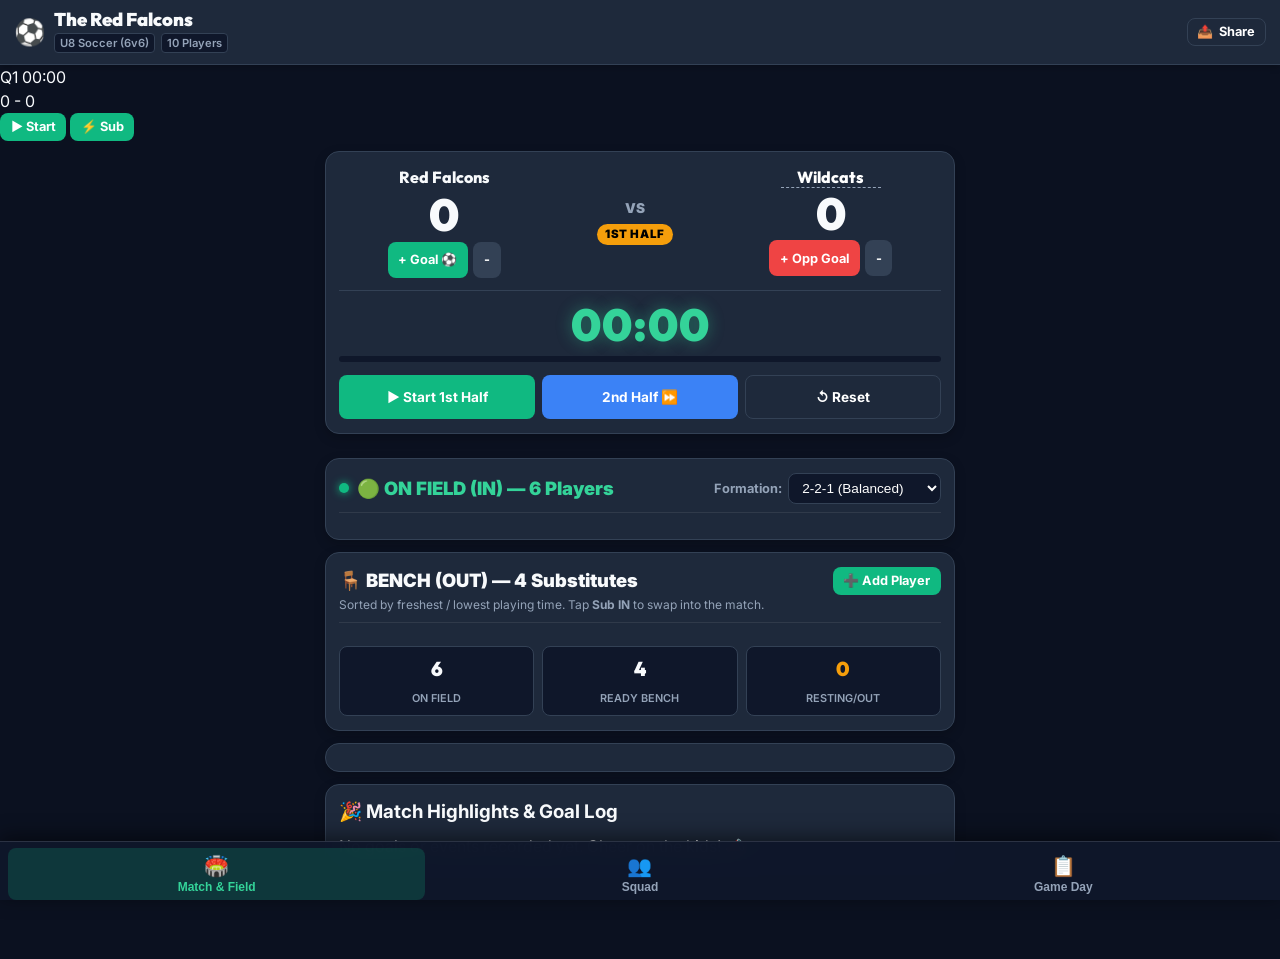
==== commit a3081d33: "Switch match format from quarters to 2 halves" ====
--- a/index.html
+++ b/index.html
@@ -91,7 +91,7 @@
 
               <div class="vs-divider">
                 <span class="vs-text">VS</span>
-                <div class="match-period-badge" id="currentPeriodDisplay">QUARTER 1</div>
+                <div class="match-period-badge" id="currentPeriodDisplay">1ST HALF</div>
               </div>
 
               <div class="team-score-side away-side">
@@ -104,16 +104,16 @@
               </div>
             </div>
 
-            <!-- Big Match Timer -->
+            <!-- Match Timer -->
             <div class="timer-section">
               <div class="timer-clock" id="timerClockDisplay">00:00</div>
               <div class="timer-progress-bar">
                 <div class="timer-progress-fill" id="timerProgressFill"></div>
               </div>
               <div class="timer-controls">
-                <button class="btn btn-lg btn-success" id="btnTimerToggle">▶ Start Match Timer</button>
-                <button class="btn btn-lg btn-secondary" id="btnNextQuarter">Next Quarter ⏩</button>
-                <button class="btn btn-lg btn-outline" id="btnTimerReset">↺ Reset Match</button>
+                <button class="btn btn-lg btn-success" id="btnTimerToggle">▶ Start 1st Half</button>
+                <button class="btn btn-lg btn-secondary" id="btnNextHalf">2nd Half ⏩</button>
+                <button class="btn btn-lg btn-outline" id="btnTimerReset">↺ Reset</button>
               </div>
             </div>
           </div>
@@ -239,8 +239,8 @@
               <input type="text" id="settingSnackDuty" class="form-input" value="Selbie Family">
             </div>
             <div class="team-setting-item">
-              <label>Match Quarter Length (Mins):</label>
-              <input type="number" id="settingQuarterMins" class="form-input" value="10" min="5" max="25">
+              <label>Match Half Length (Mins):</label>
+              <input type="number" id="settingHalfMins" class="form-input" value="20" min="5" max="45">
             </div>
             <div class="team-setting-item">
               <button class="btn btn-secondary" id="btnSaveTeamSettings">Save Settings</button>
@@ -275,7 +275,7 @@
                       <li>No hands (except Goalie in the box).</li>
                       <li>Kick-ins or throw-ins depending on local league rules.</li>
                       <li>No slide tackles at this age.</li>
-                      <li>Substitutions happen at quarter breaks or when ball is out of bounds.</li>
+                      <li>Substitutions happen at half-time or on the fly when ball is out of bounds.</li>
                     </ul>
                   </li>
                 </ul>
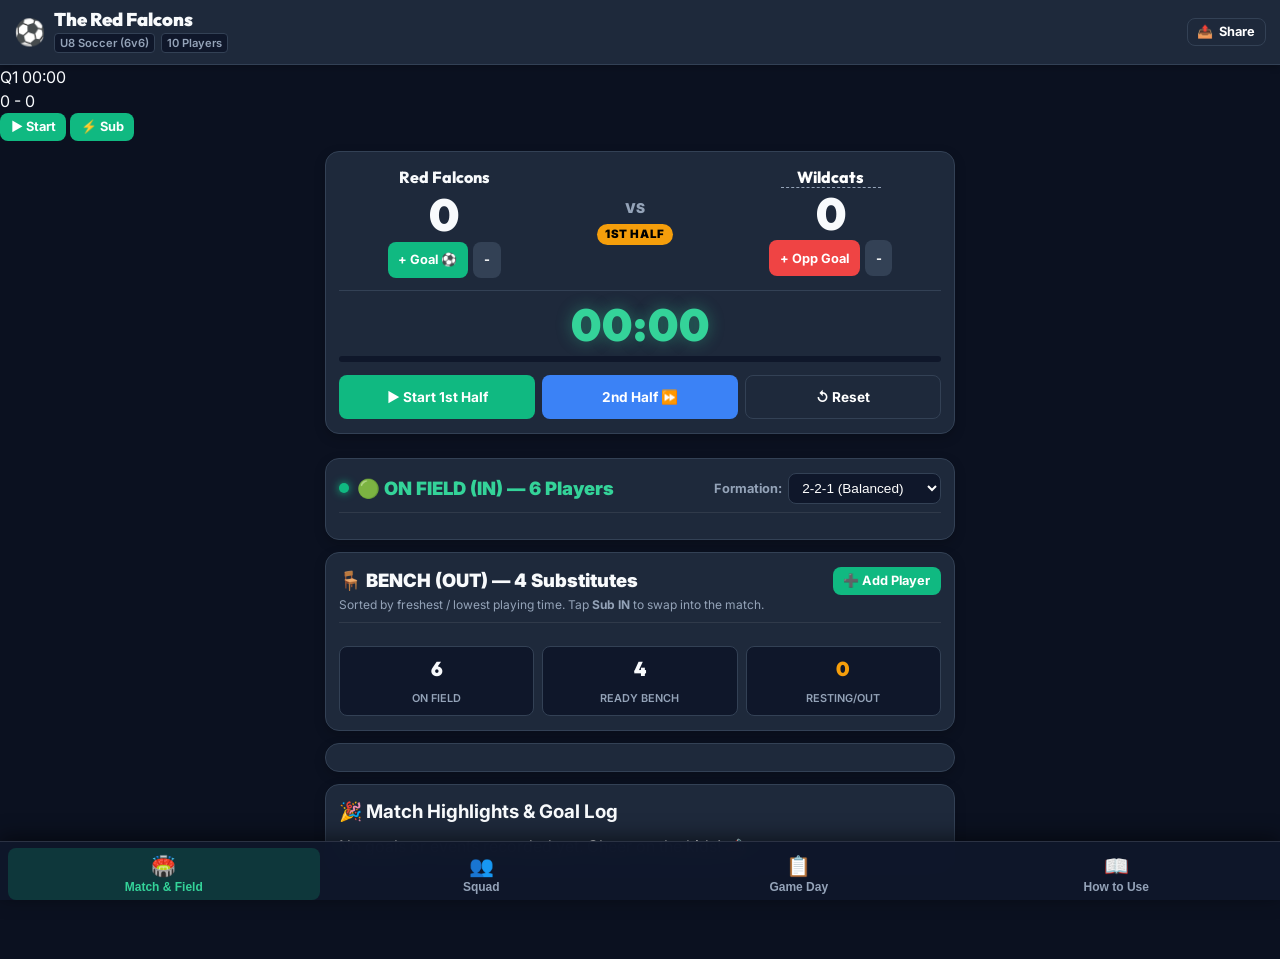
==== commit d0e20e61: "Add How to Use coach guide page" ====
--- a/index.html
+++ b/index.html
@@ -42,6 +42,10 @@
           <span class="tab-icon">📋</span>
           <span>Game Day</span>
         </button>
+        <button class="tab-btn" data-tab="guideTab">
+          <span class="tab-icon">📖</span>
+          <span>How to Use</span>
+        </button>
       </nav>
 
       <div class="header-right">
@@ -318,6 +322,116 @@
         </div>
       </section>
 
+      <!-- TAB 4: HOW TO USE & COACH USER GUIDE -->
+      <section id="guideTab" class="tab-pane">
+        <div class="sideline-view-container">
+
+          <!-- Welcome Banner -->
+          <div class="tool-card" style="background: linear-gradient(135deg, #1e1b4b 0%, #172554 100%); border-color: #4338ca;">
+            <div style="display: flex; align-items: center; gap: 10px; margin-bottom: 6px;">
+              <span style="font-size: 2rem;">🦅⚽</span>
+              <div>
+                <h2 style="font-family: 'Outfit', sans-serif; font-size: 1.3rem; font-weight: 900; color: #fff;">The Red Falcons Coach Playbook</h2>
+                <p style="font-size: 0.8rem; color: #c7d2fe;">Sideline guide for live match timing, 1-tap subs, and equal playing time.</p>
+              </div>
+            </div>
+          </div>
+
+          <!-- Step 1: Pre-Game Setup -->
+          <div class="tool-card">
+            <div class="tool-card-header">
+              <h3 style="display: flex; align-items: center; gap: 8px;">
+                <span style="background: #10b981; color: #000; width: 24px; height: 24px; border-radius: 50%; display: inline-flex; align-items: center; justify-content: center; font-size: 0.8rem; font-weight: 900;">1</span>
+                Pre-Game Roster Check (2 Mins Before Kickoff)
+              </h3>
+            </div>
+            <div class="tool-card-body" style="font-size: 0.85rem; color: #e2e8f0; display: flex; flex-direction: column; gap: 0.5rem;">
+              <p>Go to the <strong>👥 Squad</strong> tab before the match starts:</p>
+              <ul style="padding-left: 1.2rem; display: flex; flex-direction: column; gap: 0.35rem;">
+                <li><strong>🟢 Ready:</strong> Kids who are at the field and ready to play.</li>
+                <li><strong>⏸️ Rest / Break:</strong> Kids who need to sit out temporarily or arrive late.</li>
+                <li><strong>❌ Out:</strong> Kids who are absent for the day.</li>
+              </ul>
+              <p style="color: #94a3b8; font-size: 0.78rem;">💡 The app automatically distributes playing time exclusively among <strong>Ready</strong> players.</p>
+            </div>
+          </div>
+
+          <!-- Step 2: Match & Substitutions -->
+          <div class="tool-card">
+            <div class="tool-card-header">
+              <h3 style="display: flex; align-items: center; gap: 8px;">
+                <span style="background: #3b82f6; color: #000; width: 24px; height: 24px; border-radius: 50%; display: inline-flex; align-items: center; justify-content: center; font-size: 0.8rem; font-weight: 900;">2</span>
+                Live Match Timing & 1-Tap Substitutions
+              </h3>
+            </div>
+            <div class="tool-card-body" style="font-size: 0.85rem; color: #e2e8f0; display: flex; flex-direction: column; gap: 0.6rem;">
+              <p>On the <strong>🏟️ Match & Field</strong> screen during the match:</p>
+              
+              <div style="background: #0f172a; padding: 0.75rem; border-radius: 8px; border: 1px solid var(--card-border);">
+                <strong style="color: #34d399;">▶ Starting the Match Timer:</strong>
+                <p style="margin-top: 2px;">Tap <strong>▶ Start 1st Half</strong> when the referee blows the whistle. Every player on the pitch will automatically have their individual minutes recorded in real time.</p>
+              </div>
+
+              <div style="background: #0f172a; padding: 0.75rem; border-radius: 8px; border: 1px solid var(--card-border);">
+                <strong style="color: #60a5fa;">⚡ Making 1-Tap Substitutions:</strong>
+                <p style="margin-top: 2px;">The top purple banner automatically detects the outfield player who has played the <strong>most minutes</strong> and pairs them with the <strong>freshest bench player</strong>.</p>
+                <ul style="padding-left: 1.2rem; margin-top: 4px; display: flex; flex-direction: column; gap: 3px;">
+                  <li>Tap <strong>⚡ Sub Now</strong> to immediately execute the swap with 1 tap.</li>
+                  <li>Tap <strong>🔄 Next Option</strong> to shuffle through alternative pairings (e.g. position-matching swaps).</li>
+                  <li>Tap <strong>[ 🔄 Sub Out ]</strong> on any player row in the <em>ON FIELD</em> list to swap a specific kid out.</li>
+                </ul>
+              </div>
+
+              <div style="background: #0f172a; padding: 0.75rem; border-radius: 8px; border: 1px solid var(--card-border);">
+                <strong style="color: #f59e0b;">🧤 1 Goalkeeper Per Half Rule:</strong>
+                <p style="margin-top: 2px;">The goalkeeper plays the entire 20-minute half and is <strong>automatically protected</strong> from outfield sub suggestions. At half-time, tap <strong>2nd Half ⏩</strong> to rotate in your 2nd half goalkeeper.</p>
+              </div>
+            </div>
+          </div>
+
+          <!-- Step 3: Mobile Home Screen Installation -->
+          <div class="tool-card">
+            <div class="tool-card-header">
+              <h3 style="display: flex; align-items: center; gap: 8px;">
+                <span style="background: #a855f7; color: #000; width: 24px; height: 24px; border-radius: 50%; display: inline-flex; align-items: center; justify-content: center; font-size: 0.8rem; font-weight: 900;">3</span>
+                📱 Install to Phone (Runs Fullscreen like a Native App)
+              </h3>
+            </div>
+            <div class="tool-card-body" style="font-size: 0.85rem; color: #e2e8f0; display: flex; flex-direction: column; gap: 0.5rem;">
+              <p>For the fastest experience on the sideline without browser address bars:</p>
+              
+              <div style="background: #0f172a; padding: 0.65rem 0.85rem; border-radius: 8px; border: 1px solid var(--card-border);">
+                <strong>🍎 iPhone (Safari):</strong>
+                <p style="margin-top: 2px;">Tap the <strong>Share</strong> button (box with upward arrow) ➔ Scroll down and tap <strong>"Add to Home Screen"</strong>.</p>
+              </div>
+
+              <div style="background: #0f172a; padding: 0.65rem 0.85rem; border-radius: 8px; border: 1px solid var(--card-border);">
+                <strong>🤖 Android (Chrome):</strong>
+                <p style="margin-top: 2px;">Tap the <strong>three dots (⋮)</strong> in the top right ➔ Tap <strong>"Install app"</strong> or <strong>"Add to Home screen"</strong>.</p>
+              </div>
+            </div>
+          </div>
+
+          <!-- Credentials & Access -->
+          <div class="tool-card">
+            <div class="tool-card-header">
+              <h3>🔒 Coach Access & Credentials</h3>
+            </div>
+            <div class="tool-card-body" style="font-size: 0.85rem; color: #e2e8f0;">
+              <p style="margin-bottom: 0.5rem;">Share this URL with co-coaches or helpers:</p>
+              <div style="background: #0f172a; padding: 0.65rem; border-radius: 8px; border: 1px solid var(--card-border); font-family: monospace; font-size: 0.8rem; margin-bottom: 0.75rem; word-break: break-all;">
+                https://hselbie.github.io/red-falcons-coach/
+              </div>
+              <div style="display: flex; gap: 1rem; flex-wrap: wrap;">
+                <div><strong>Username:</strong> <code style="background: #0f172a; padding: 2px 6px; border-radius: 4px; color: #34d399;">coach</code></div>
+                <div><strong>Password:</strong> <code style="background: #0f172a; padding: 2px 6px; border-radius: 4px; color: #34d399;">redfalconsarethebest</code></div>
+              </div>
+            </div>
+          </div>
+
+        </div>
+      </section>
+
     </main>
 
     <!-- MODAL: ADD / EDIT PLAYER -->
